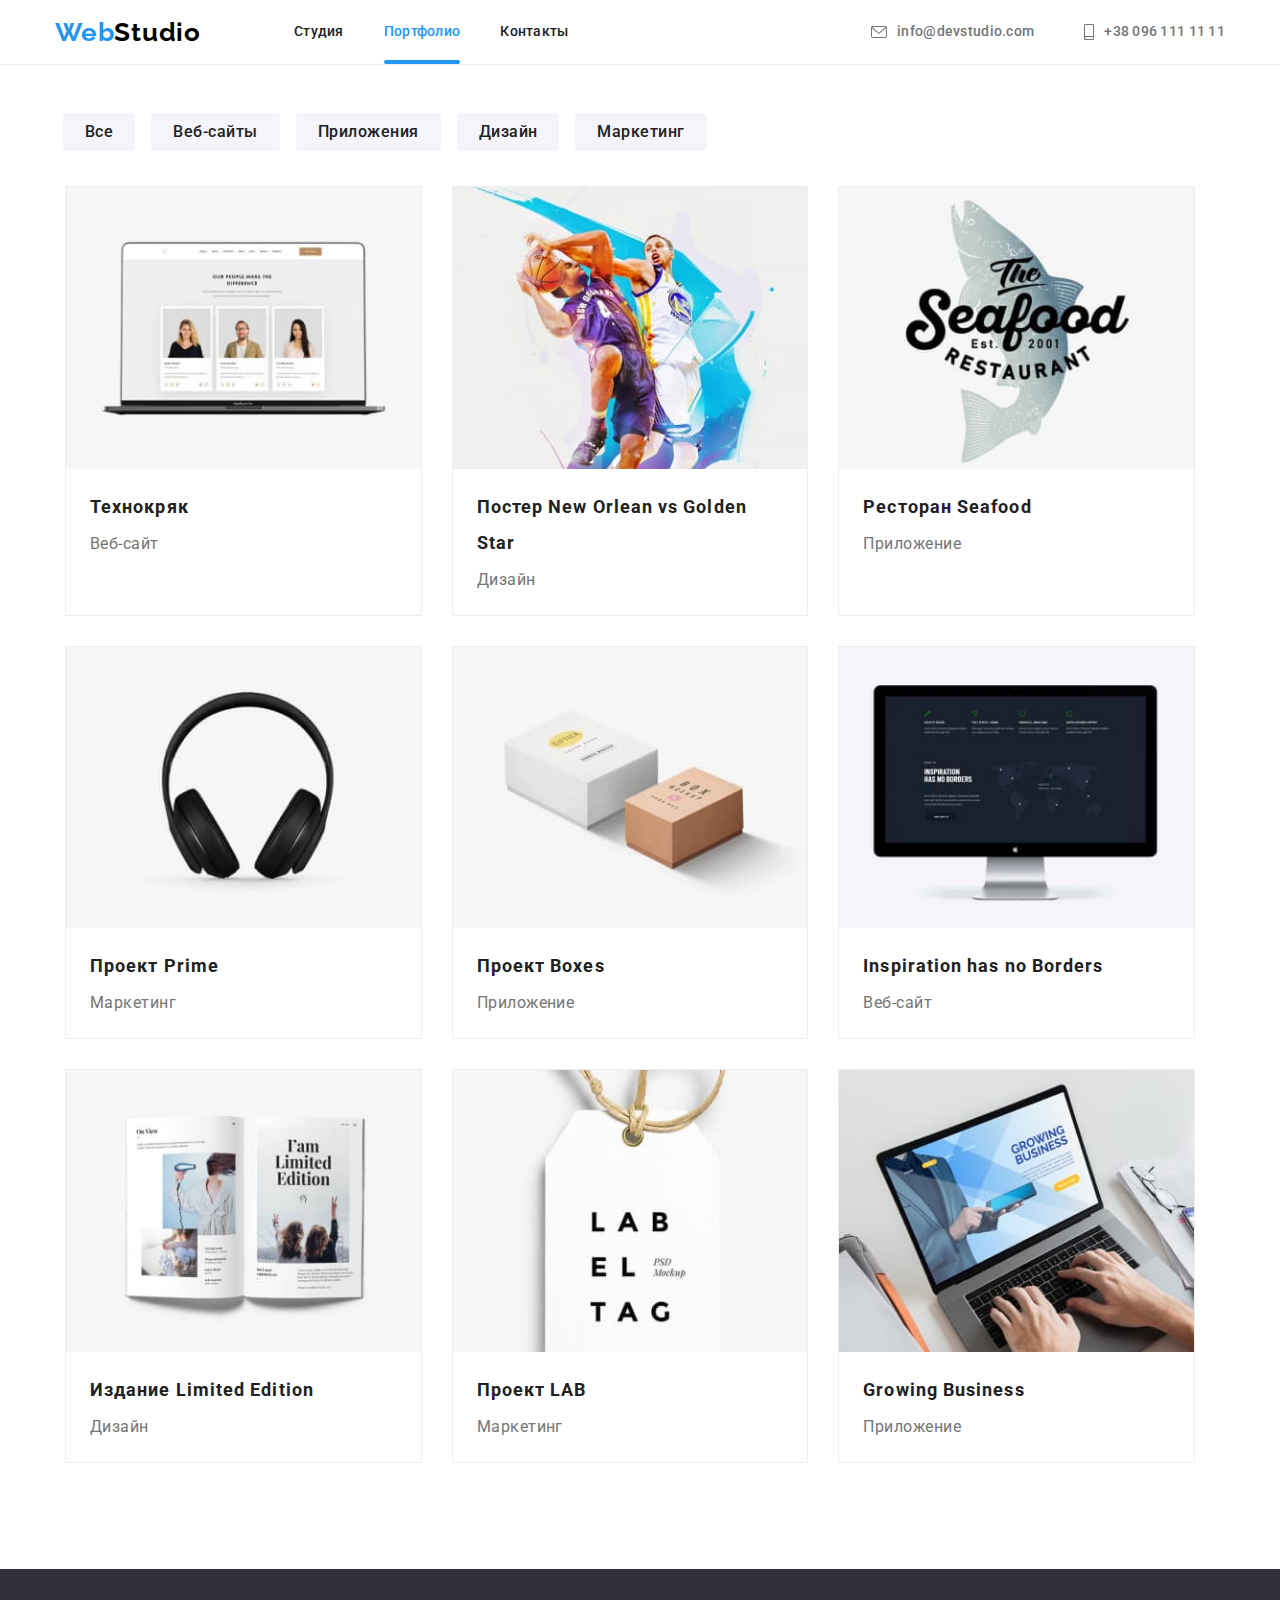
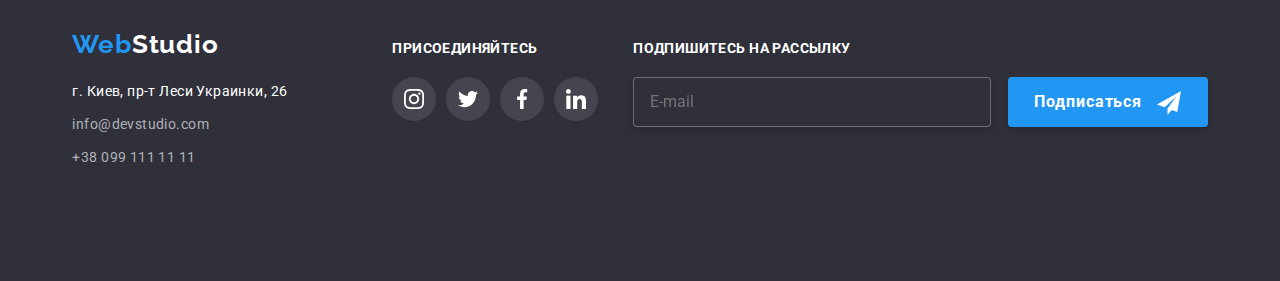
==== portfolio.html @ 1896bc75 "Домашнее задание #8" ====
<!DOCTYPE html>
<html lang="ru">
  <head>
    <meta charset="UTF-8" />
    <meta http-equiv="X-UA-Compatible" content="IE=edge" />
    <meta name="viewport" content="width=device-width, initial-scale=1.0" />
    <title>Portfolio</title>

    <link
      href="https://fonts.googleapis.com/css2?family=Raleway:wght@700&family=Roboto:wght@400;500;700;900&display=swap"
      rel="stylesheet"
    />
    <link
      rel="stylesheet"
      href="https://cdnjs.cloudflare.com/ajax/libs/modern-normalize/1.1.0/modern-normalize.min.css"
    />

    <!-- <link rel="stylesheet" href="./csss/general.css"> -->
    <link rel="stylesheet" href="./css/main.min.css" />
  </head>

  <body>
    <!--Шапка сайта. Навигация.-->
    <header class="page__header">
      <div class="container main__nav">
          <nav class="flex__nav">
              <a href="./index.html" class="logo"><span class="blue">Web</span>Studio</a>
              <ul class="page__nav list">
                  <li class="item"><a href="./index.html" class="link contacts__link">Студия</a></li>
                  <li class="item"><a href="./portfolio.html" class="link current">Портфолио</a></li>
                  <li class="item"><a href="" class="link contacts__link">Контакты</a></li>
              </ul>
          </nav>

          <!--Контактная информация-->

          <ul class="contacts__nav list">
              <li class="item">
                  <a href="mailto:info@devstudio.com" class="contacts__link">
                      <svg class="icon__envelope">
                          <use href="./images/sprite.svg#envelope"></use>
                      </svg>
                      info@devstudio.com
                  </a>
              </li>
              <li class="item">
                  <a href="tel:+380961111111" class="contacts__link">
                      <svg class="icon__smartphone" width="10" height="16">
                          <use href="./images/sprite.svg#smartphone"></use>
                      </svg>
                      +38 096 111 11 11
                  </a>
              </li>
          </ul>

              <button class="menu-open" data-menu-open>
                  <svg width="40" height="40" aria-label="Переключатель мобильного меню">
                      <use class="icon__menu" href="./images/sprite.svg#menu"></use>
                  </svg>
              </button>
      </div>
                      <div class="mob-menu is-hidden" data-menu>
                          <button class="menu-close" data-menu-close>
                              <svg width="40" height="40" aria-label="Переключатель мобильного меню">
                                  <use class="icon__cross" href="./images/sprite.svg#cross"></use>
                              </svg>
                          </button>
                          <ul class="mob-menu-list list">
                              <li class="mob-menu-list__item">
                                  <a class="mob-menu-list__link link" href="./index.html">Студия</a>
                              </li>
                              <li class="mob-menu-list__item">
                                  <a class="mob-menu-list__link link" href="./portfolio.html">Портфолио</a>
                              </li>
                              <li class="mob-menu-list__item">
                                  <a class="mob-menu-list__link link" href="#">Контакты</a>
                              </li>
                          </ul>
                          <div class="mob-menu-contacts">
                              <a class="mob-menu__tel link" href="tel:+380961111111">+38 096 111 11 11</a>
                              <a class="mob-menu__mail link" href="mailto:info@devstudio.com">info@devstudio.com</a>
                          </div>
                          <ul class="mobile__links">
                              <li class="mobile__container--item">
                                  <a href="#" class="mobile__links--link">Instagram</a>
                              </li>
                              <li class="mobile__container--item">
                                  <a href="#" class="mobile__links--link">Twitter</a>
                              </li>
                              <li class="mobile__container--item">
                                  <a href="#" class="mobile__links--link">Facebook</a>
                              </li>
                              <li class="mobile__container--item">
                                  <a href="#" class="mobile__links--link">LinkedIn</a>
                              </li>
                          </ul>
  </header>
    <main>
      <!--Наши реализованные проекты-->
      <section class="portfolio">
        <div class="container">
          <ul class="button__nav list">
            <li><button type="button" class="list__nav">Все</button></li>
            <li><button type="button" class="list__nav">Веб-сайты</button></li>
            <li><button type="button" class="list__nav">Приложения</button></li>
            <li><button type="button" class="list__nav">Дизайн</button></li>
            <li><button type="button" class="list__nav">Маркетинг</button></li>
          </ul>
          <!-- <h1>Реализованные проекты</h1>-->
          <ul class="project__nav">
            <li class="project__element">
              <a href="" class="project__link">
                <div class="hidden__text">
                  <picture>
                    <source srcset="
                        ./images/portfolio/desktop/technocrack-desktop@1x.jpg 1x, 
                        ./images/portfolio/desktop/technocrack-desktop@2x.jpg 2x" media="(min-width: 1200px)" />
                    <source srcset="
                        ./images/portfolio/tablet/technocrack-tab@1x.jpg 1x, 
                        ./images/portfolio/tablet/technocrack-tab@2x.jpg 2x" media="(min-width: 768px)" />
                    <source srcset="
                        ./images/portfolio/mobile/technocrack-mob@1x.jpg 1x, 
                        ./images/portfolio/mobile/technocrack-mob@2x.jpg 2x" media="(max-width: 767px)" />
                    <img class="project__img" src="./images/portfolio/desktop/technocrack-desktop@1x.jpg"
                      alt="Пример интерфейса сайта" width="370" height="294">
                  </picture>
    
                  <!--<img
                        src="./images/project-1.jpg"
                        alt="Проект Технокряк"
                        width="370"
                        height="294"
                        class="project__img"
                      />-->
                  <p class="accent__text">
                    Технокряк это современная площадка распространения
                    коронавируса. Компании используют эту платформу для
                    цифрового шпионажа и атак на защищённые сервера конкурентов.
                  </p>
                </div>
                <div class="info">
                  <h2 class="title">Технокряк</h2>
                  <p class="text">Веб-сайт</p>
                </div>
              </a>
            </li>
            <li class="project__element">
              <a href="" class="project__link">
                <div class="hidden__text">
                  <picture>
                    <source srcset="
                        ./images/portfolio/desktop/poster-desktop@1x.jpg 1x, 
                        ./images/portfolio/desktop/poster-desktop@2x.jpg 2x" media="(min-width: 1200px)" />
                    <source srcset="
                        ./images/portfolio/tablet/poster-tab@1x.jpg 1x, 
                        ./images/portfolio/tablet/poster-tab@2x.jpg 2x" media="(min-width: 768px)" />
                    <source srcset="
                        ./images/portfolio/mobile/poster-mob@1x.jpg 1x, 
                        ./images/portfolio/mobile/poster-mob@2x.jpg 2x" media="(max-width: 767px)" />
                    <img class="project__img" src="./images/portfolio/desktop/poster-desktop@1x.jpg"
                      alt="Пример интерфейса сайта" width="370" height="294">
                  </picture>
                  <!--<img
                        src="./images/project-2.jpg"
                        alt="Дизайн постера"
                        width="370"
                        height="294"
                        class="project__img"
                      />-->
                  <p class="accent__text">
                    Технокряк это современная площадка распространения
                    коронавируса. Компании используют эту платформу для
                    цифрового шпионажа и атак на защищённые сервера конкурентов.
                  </p>
                </div>
                <div class="info">
                  <h2 class="title">Постер New Orlean vs Golden Star</h2>
                  <p class="text">Дизайн</p>
                </div>
              </a>
            </li>
            <li class="project__element">
              <a href="" class="project__link">
                <div class="hidden__text">
                  <picture>
                    <source srcset="
                        ./images/portfolio/desktop/restaurant-desktop@1x.jpg 1x, 
                        ./images/portfolio/desktop/restaurant-desktop@2x.jpg 2x" media="(min-width: 1200px)" />
                    <source srcset="
                        ./images/portfolio/tablet/restaurant-tab@1x.jpg 1x, 
                        ./images/portfolio/tablet/restaurant-tab@2x.jpg 2x" media="(min-width: 768px)" />
                    <source srcset="
                        ./images/portfolio/mobile/restaurant-mob@1x.jpg 1x, 
                        ./images/portfolio/mobile/restaurant-mob@2x.jpg 2x" media="(max-width: 767px)" />
                    <img class="project__img" src="./images/portfolio/desktop/restaurant-desktop@1x.jpg"
                      alt="Пример интерфейса сайта" width="370" height="294">
                  </picture>
                  <!--<img
                        src="./images/project-3.jpg"
                        alt="Приложение для ресторана"
                        width="370"
                        height="294"
                        class="project__img"
                      />-->
                  <p class="accent__text">
                    Технокряк это современная площадка распространения
                    коронавируса. Компании используют эту платформу для
                    цифрового шпионажа и атак на защищённые сервера конкурентов.
                  </p>
                </div>
                <div class="info">
                  <h2 class="title">Ресторан Seafood</h2>
                  <p class="text">Приложение</p>
                </div>
              </a>
            </li>
            <li class="project__element">
              <a href="" class="project__link">
                <div class="hidden__text">
                  <picture>
                    <source srcset="
                        ./images/portfolio/desktop/headphones-desktop@1x.jpg 1x, 
                        ./images/portfolio/desktop/headphones-desktop@2x.jpg 2x" media="(min-width: 1200px)" />
                    <source srcset="
                        ./images/portfolio/tablet/headphones-tab@1x.jpg 1x, 
                        ./images/portfolio/tablet/headphones-tab@2x.jpg 2x" media="(min-width: 768px)" />
                    <source srcset="
                        ./images/portfolio/mobile/headphones-mob@1x.jpg 1x, 
                        ./images/portfolio/mobile/headphones-mob@2x.jpg 2x" media="(max-width: 767px)" />
                    <img class="project__img" src="./images/portfolio/desktop/headphones-desktop@1x.jpg"
                      alt="Пример интерфейса сайта" width="370" height="294">
                  </picture>
                  <!--<img
                        src="./images/project-4.jpg"
                        alt="Проект Прайм"
                        width="370"
                        height="294"
                        class="project__img"
                      />-->
                  <p class="accent__text">
                    Технокряк это современная площадка распространения
                    коронавируса. Компании используют эту платформу для
                    цифрового шпионажа и атак на защищённые сервера конкурентов.
                  </p>
                </div>
                <div class="info">
                  <h2 class="title">Проект Prime</h2>
                  <p class="text">Маркетинг</p>
                </div>
              </a>
            </li>
            <li class="project__element">
              <a href="" class="project__link">
                <div class="hidden__text">
                  <picture>
                    <source srcset="
                        ./images/portfolio/desktop/boxes-desktop@1x.jpg 1x, 
                        ./images/portfolio/desktop/boxes-desktop@2x.jpg 2x" media="(min-width: 1200px)" />
                    <source srcset="
                        ./images/portfolio/tablet/boxes-tab@1x.jpg 1x, 
                        ./images/portfolio/tablet/boxes-tab@2x.jpg 2x" media="(min-width: 768px)" />
                    <source srcset="
                        ./images/portfolio/mobile/boxes-mob@1x.jpg 1x, 
                        ./images/portfolio/mobile/boxes-mob@2x.jpg 2x" media="(max-width: 767px)" />
                    <img class="project__img" src="./images/portfolio/desktop/boxes-desktop@1x.jpg"
                      alt="Пример интерфейса сайта" width="370" height="294">
                  </picture>
                  <!--<img
                        src="./images/project-5.jpg"
                        alt="Проект приложения упаковки"
                        width="370"
                        height="294"
                        class="project__img"
                      />-->
                  <p class="accent__text">
                    Технокряк это современная площадка распространения
                    коронавируса. Компании используют эту платформу для
                    цифрового шпионажа и атак на защищённые сервера конкурентов.
                  </p>
                </div>
                <div class="info">
                  <h2 class="title">Проект Boxes</h2>
                  <p class="text">Приложение</p>
                </div>
              </a>
            </li>
            <li class="project__element">
              <a href="" class="project__link">
                <div class="hidden__text">
                  <picture>
                    <source srcset="
                        ./images/portfolio/desktop/inspiration-desktop@1x.jpg 1x, 
                        ./images/portfolio/desktop/inspiration-desktop@2x.jpg 2x" media="(min-width: 1200px)" />
                    <source srcset="
                        ./images/portfolio/tablet/inspiration-tab@1x.jpg 1x, 
                        ./images/portfolio/tablet/inspiration-tab@2x.jpg 2x" media="(min-width: 768px)" />
                    <source srcset="
                        ./images/portfolio/mobile/inspiration-mob@1x.jpg 1x, 
                        ./images/portfolio/mobile/inspiration-mob@2x.jpg 2x" media="(max-width: 767px)" />
                    <img class="project__img" src="./images/portfolio/desktop/inspiration-desktop@1x.jpg"
                      alt="Пример интерфейса сайта" width="370" height="294">
                  </picture>
                  <!--<img
                        src="./images/project-6.jpg"
                        alt="Веб-сайт для вдохновения"
                        width="370"
                        height="294"
                        class="project__img"
                      />-->
                  <p class="accent__text">
                    Технокряк это современная площадка распространения
                    коронавируса. Компании используют эту платформу для
                    цифрового шпионажа и атак на защищённые сервера конкурентов.
                  </p>
                </div>
                <div class="info">
                  <h2 class="title">Inspiration has no Borders</h2>
                  <p class="text">Веб-сайт</p>
                </div>
              </a>
            </li>
            <li class="project__element">
              <a href="" class="project__link">
                <div class="hidden__text">
                  <picture>
                    <source srcset="
                        ./images/portfolio/desktop/magazine-desktop@1x.jpg 1x, 
                        ./images/portfolio/desktop/magazine-desktop@2x.jpg 2x" media="(min-width: 1200px)" />
                    <source srcset="
                        ./images/portfolio/tablet/magazine-tab@1x.jpg 1x, 
                        ./images/portfolio/tablet/magazine-tab@2x.jpg 2x" media="(min-width: 768px)" />
                    <source srcset="
                        ./images/portfolio/mobile/magazine-mob@1x.jpg 1x, 
                        ./images/portfolio/mobile/magazine-mob@2x.jpg 2x" media="(max-width: 767px)" />
                    <img class="project__img" src="./images/portfolio/desktop/magazine-desktop@1x.jpg"
                      alt="Пример интерфейса сайта" width="370" height="294">
                  </picture>
                  <!--<img
                        src="./images/project-7.jpg"
                        alt="Проект дизайна журнала"
                        width="370"
                        height="294"
                        class="project__img"
                      />-->
                  <p class="accent__text">
                    Технокряк это современная площадка распространения
                    коронавируса. Компании используют эту платформу для
                    цифрового шпионажа и атак на защищённые сервера конкурентов.
                  </p>
                </div>
                <div class="info">
                  <h2 class="title">Издание Limited Edition</h2>
                  <p class="text">Дизайн</p>
                </div>
              </a>
            </li>
            <li class="project__element">
              <a href="" class="project__link">
                <div class="hidden__text">
                  <picture>
                    <source srcset="
                        ./images/portfolio/desktop/label-desktop@1x.jpg 1x, 
                        ./images/portfolio/desktop/label-desktop@2x.jpg 2x" media="(min-width: 1200px)" />
                    <source srcset="
                        ./images/portfolio/tablet/label-tab@1x.jpg 1x, 
                        ./images/portfolio/tablet/label-tab@2x.jpg 2x" media="(min-width: 768px)" />
                    <source srcset="
                        ./images/portfolio/mobile/label-mob@1x.jpg 1x, 
                        ./images/portfolio/mobile/label-mob@2x.jpg 2x" media="(max-width: 767px)" />
                    <img class="project__img" src="./images/portfolio/desktop/label-desktop@1x.jpg"
                      alt="Пример интерфейса сайта" width="370" height="294">
                  </picture>
                  <!--<img
                        src="./images/project-8.jpg"
                        alt="Маркетинговый проект Лаб"
                        width="370"
                        height="294"
                        class="project__img"
                      />-->
                  <p class="accent__text">
                    Технокряк это современная площадка распространения
                    коронавируса. Компании используют эту платформу для
                    цифрового шпионажа и атак на защищённые сервера конкурентов.
                  </p>
                </div>
                <div class="info">
                  <h2 class="title">Проект LAB</h2>
                  <p class="text">Маркетинг</p>
                </div>
              </a>
            </li>
            <li class="project__element">
              <a href="" class="project__link">
                <div class="hidden__text">
                  <picture>
                    <source srcset="
                        ./images/portfolio/desktop/businessapp-desktop@1x.jpg 1x, 
                        ./images/portfolio/desktop/businessapp-desktop@2x.jpg 2x" media="(min-width: 1200px)" />
                    <source srcset="
                        ./images/portfolio/tablet/businessapp-tab@1x.jpg 1x, 
                        ./images/portfolio/tablet/businessapp-tab@2x.jpg 2x" media="(min-width: 768px)" />
                    <source srcset="
                        ./images/portfolio/mobile/businessapp-mob@1x.jpg 1x, 
                        ./images/portfolio/mobile/businessapp-mob@2x.jpg 2x" media="(max-width: 767px)" />
                    <img class="project__img" src="./images/portfolio/desktop/businessapp-desktop@1x.jpg"
                      alt="Пример интерфейса сайта" width="370" height="294">
                  </picture>
                  <!--<img
                        src="./images/project-9.jpg"
                        alt="Приложение для бизнеса"
                        width="370"
                        height="294"
                        class="project__img"
                      />-->
                  <p class="accent__text">
                    Технокряк это современная площадка распространения
                    коронавируса. Компании используют эту платформу для
                    цифрового шпионажа и атак на защищённые сервера конкурентов.
                  </p>
                </div>
                <div class="info">
                  <h2 class="title">Growing Business</h2>
                  <p class="text">Приложение</p>
                </div>
              </a>
            </li>
          </ul>
        </div>
      </section>
    </main>
    
    <!--Подвал сайта-->
    
    <footer class="footer__box">
      <div class="container footer">
        <div class="footer__adress">
          <a href="./index.html" class="logo"><span class="blue">Web</span><span class="white">Studio</span></a>
          <address class="addr__nav">
            <p class="adress">г. Киев, пр-т Леси Украинки, 26</p>
            <a href="mailto:info@devstudio.com" class="mail">info@devstudio.com</a>
            <a href="tel:+380961111111" class="phone">+38 099 111 11 11</a>
          </address>
        </div>
        <div class="footer__join">
          <p class="sign">присоединяйтесь</p>
          <ul class="social__sign">
            <li class="social__item">
              <a href="" aria-label="Ссылка на Instagram" class="icon__social">
                <svg class="sign__network">
                  <use href="./images/sprite.svg#insta-footer"></use>
                </svg>
              </a>
            </li>
            <li class="social__item">
              <a href="" aria-label="Ссылка на Twitter" class="icon__social">
                <svg class="sign__network">
                  <use href="./images/sprite.svg#tw-footer"></use>
                </svg>
              </a>
            </li>
            <li class="social__item">
              <a href="" aria-label="Ссылка на Facebook" class="icon__social">
                <svg class="sign__network">
                  <use href="./images/sprite.svg#fb-footer"></use>
                </svg>
              </a>
            </li>
            <li class="social__item">
              <a href="" aria-label="Ссылка на Linkedln" class="icon__social">
                <svg class="sign__network">
                  <use href="./images/sprite.svg#linkedln-footer"></use>
                </svg>
              </a>
            </li>
          </ul>
        </div>
    
        <div class="sign__up">
          <p class="sign">Подпишитесь на рассылку</p>
          <div class="sign__form">
            <input type="email" type="email" name="email-sub" id="email-sub" autocomplete="email" placeholder="E-mail" />
            <button type="submit" class="sign__up__btn">
              Подписаться
              <svg class="sign__pic">
                <use href="./images/sprite.svg#plane-footer"></use>
              </svg>
            </button>
          </div>
        </div>
      </div>
    </footer>

    <script src="./js/menu.js"></script>
<script src="./js/modal.js"></script>

<script>

    (() => {
        document.querySelector(".js-form").addEventListener("submit", (e) => {
            e.preventDefault();

            new FormData(e.currentTarget).forEach((value, name) =>
                console.log(`${name}: ${value}`)
            );
        });
    })();


</script>
    </body>
    
    </html>
---- csss/general.css ----
/* вторичный цвет текста  #212121    черный*/
/* основной цвет текста  #757575     серый*/
/* доп цвет текста  #FFFFFF    белый*/
/* основной акцентный цвет эффектов выделения  #2196F3    голубой*/
/* цвет иконок и вторичного фона #AFB1B8 светло-серый*/

/*General styles */

:root {
  --primary-text-color: #afb1b8;
  --secondary-text-color: #212121;
  --additional-text-color: #757575;
  --accent-color: #2196f3;
  --main-background-color: #ffffff;
  --logo-color: #000000;
  --button-nav-color: #f5f4fa;
  --footer-color: #2f303a;
}
body {
  background-color: #ffffff;
  color: #afb1b8;

  font-family: "Roboto", sans-serif;
  letter-spacing: 0.03em;

  /* полное обнуление маржина*/
  margin: 0;
}

.list {
  list-style: none;
  padding: 0;
  margin: 0;
}

.container {
  margin-left: auto;
  margin-right: auto;
  width: 1200px;
  padding-left: 15px;
  padding-right: 15px;
}

/* Header styles*/

.main-nav,
.flex-nav {
  display: flex;
  align-items: center;
}

.page-header .logo {
  color: var(--logo-color);
  text-decoration: none;
  font-family: Raleway;
  font-weight: 700;
  font-size: 26px;
  line-height: 1.19;
  letter-spacing: 0.03em;
}

.page-header .blue {
  color: var(--accent-color);
}

.page-nav {
  display: flex;
  margin-left: 93px;
}

.page-nav .item {
  margin-right: 50px;
}

.page-nav .item:not(:last-child) {
  margin-right: 40px;
}

.page-nav .link {
  display: block;
  padding-top: 24px;
  padding-bottom: 24px;
  color: var(--secondary-text-color);
  text-decoration: none;

  font-weight: 500;
  font-size: 14px;
  line-height: 1.14;
  letter-spacing: 0.02em;
  transition: 250ms cubic-bezier(0.4, 0, 0.2, 1);
}

.page-nav .link:hover {
  color: var(--accent-color);
}

.page-nav .link.current {
  position: relative;
  color: var(--accent-color);
}

.link.current::after {
  position: absolute;
  content: "";
  width: 100%;
  height: 4px;
  bottom: 0px;
  left: 0px;
  background: var(--accent-color);
  border-radius: 2px;
}

.contacts-nav {
  display: flex;
  margin-left: auto;
}

.contacts-nav .item + .item {
  margin-left: 50px;
}

.contacts-nav .contacts-link {
  display: inline-flex;
  align-items: center;
  color: var(--additional-text-color);
  text-decoration: none;
  font-weight: 500;
  font-size: 14px;
  line-height: 1.14;
  letter-spacing: 0.02em;
}

.contacts-link {
  justify-content: center;
  transition: 250ms cubic-bezier(0.4, 0, 0.2, 1);
}

.contacts-link:hover,
.contacts-link:focus,
.contacts-link:hover svg {
  color: var(--accent-color);
}

.icon-envelope {
  fill: currentColor;
  width: 16px;
  height: 12px;
  margin-right: 10px;
  background-size: contain;
  background-repeat: no-repeat;
  background-position: center;
}

.icon-smartphone {
  fill: currentColor;
  width: 10px;
  height: 16px;
  margin-right: 10px;
  background-size: contain;
  background-repeat: no-repeat;
  background-position: center;
}

/* Hero block*/

.hero-box {
  flex-direction: column;
  justify-content: center;
  align-items: center;
  max-width: 1600px;
  height: 600px;
  margin-left: auto;
  margin-right: auto;
  text-align: center;
  background-image: linear-gradient(
      to right,
      rgba(47, 48, 58, 0.4) 0%,
      rgba(47, 48, 58, 0.4) 100%
    ),
    url("../images/hero-img.jpg");
  background-repeat: no-repeat;
  background-position: center;
  background-size: cover;
  display: flex;
}

.hero-title {
  margin: 0 auto 30px auto;
  color: var(--main-background-color);
  width: 696px;
  font-size: 44px;
  font-weight: 900;
  line-height: 1.36;
  letter-spacing: 0.06em;
  text-transform: uppercase;
}

.btn {
  display: inline-block;
  color: var(--main-background-color);
  background-color: var(--accent-color);
  border: none;
  font-weight: 700;
  font-family: inherit;
  line-height: 1.87;
  border-radius: 4px;
  padding: 10px 32px;
  min-width: 200px;
  text-align: center;
  letter-spacing: 0.06em;
}

/* Advantages block*/

.features {
  padding-top: 94px;
  padding-bottom: 94px;
}

.features-nav {
  display: flex;
}

.features-nav li {
  width: 270px;
}
.features-nav li {
  margin: 0 30px 0 0;
}
.features-nav li:nth-last-child(1) {
  margin: 0;
}

.features-flex .item + .item {
  margin-right: 30px;
}

.features-nav .title {
  margin-top: 0;
  margin-bottom: 10px;
  color: var(--secondary-text-color);

  font-weight: 700;
  font-size: 14px;
  line-height: 1.14;
  text-transform: uppercase;
}

.features-nav .text {
  margin-top: 0;
  color: var(--additional-text-color);

  font-size: 14px;
  line-height: 1.71;
}

.icon-before::before {
  display: block;
  content: "";
  height: 120px;
  background-repeat: no-repeat;
  background-position: center;
  background-color: var(--button-nav-color);
  border-radius: 4px;
  margin-bottom: 30px;
}

.antenna::before {
  background-image: url("../images/antenna.svg");
}

.clock::before {
  background-image: url("../images/clock.svg");
}

.diagram::before {
  background-image: url("../images/diagram.svg");
}

.astronaut::before {
  background-image: url("../images/astronaut.svg");
}

.section-title {
  margin-top: 0;
  margin-bottom: 50px;

  color: var(--secondary-text-color);
  font-weight: 700;
  font-size: 36px;
  line-height: 1.17;
  text-align: center;
}

.development {
  padding: 0 0 94px 0;
}
.development-nav {
  display: flex;
}
.development-nav li {
  margin: 0 30px 0 0;
}
.development-nav li:nth-last-child(1) {
  margin: 0;
}

.development-descr {
  position: relative;
}

.development-descr img {
  display: block;
}

.dev-text {
  position: absolute;
  display: flex;
  align-items: center;
  justify-content: center;
  width: 100%;
  height: 70px;
  left: 0;
  bottom: 0;
  margin: 0;
  font-weight: 700;
  font-size: 14px;
  line-height: 1.14;
  text-align: center;
  letter-spacing: 0.03em;
  text-transform: uppercase;
  background: rgba(47, 48, 58, 0.8);
  color: var(--main-background-color);
}

/* Clients*/

.section.client {
  padding-top: 100px;
  padding-bottom: 94px;
}

.client-nav {
  display: flex;
}
.client-nav li {
  margin-right: 30px;
}
.client-nav li:nth-child(6) {
  margin-right: 0;
}
.client-nav li a {
  margin: 0;
  padding: 0;
  border-color: var(--accent-color);
  color: var(--accent-color);
  transition: 250ms cubic-bezier(0.4, 0, 0.2, 1);
}
.client-nav li a {
  display: flex;
  justify-content: center;
  width: 170px;
  height: 92px;
  border: 1px solid #afb1b8;
  box-sizing: border-box;
  border-radius: 4px;
}
.client-nav li a svg {
  fill: var(--primary-text-color);
  display: block;
  padding: 16px 32px;
  transition: 250ms cubic-bezier(0.4, 0, 0.2, 1);
}

.client-nav li a:hover,
.client-nav li a:focus {
  border-color: var(--accent-color);
}

.client-nav li a:hover svg,
.client-nav li a:focus svg {
  fill: var(--accent-color);
  border-color: var(--accent-color);
}
/* Our Team*/

.team {
  background-color: var(--button-nav-color);
  padding: 94px 0;
}

.team-list {
  margin: 0;
  padding: 0;
  display: flex;
  list-style-type: none;
  text-align: center;
}
.team-list > li {
  margin: 0 30px 0 0;
  padding: 0;
  box-shadow: 0px 1px 3px rgba(0, 0, 0, 0.12), 0px 1px 1px rgba(0, 0, 0, 0.14),
    0px 2px 1px rgba(0, 0, 0, 0.2);
  border-radius: 0px 0px 4px 4px;
  background-color: var(--main-background-color);
  max-width: 270px;
}
.team-list > li:nth-last-child(1) {
  margin: 0;
  padding: 0;
}

.team-descr {
  margin-top: 30px;
  margin-bottom: 16px;
}

.team .title {
  color: var(--secondary-text-color);
  margin-top: 0;
  margin-bottom: 10px;
  font-weight: 500;
  font-size: 16px;
  line-height: 1.19;
  text-align: center;
}

.team .text {
  margin-top: 0;
  margin-bottom: 0;
  font-size: 16px;
  line-height: 1.19;
  text-align: center;
  color: var(--additional-text-color);
}

.social-nav {
  display: flex;
  margin: 16px 32px 30px 32px;
  transition: 2000ms cubic-bezier(0.4, 0, 0.2, 1);
}

.social-nav li {
  padding: 0 5px;
}

.social-nav li:nth-child(1) {
  padding-left: 0;
}
.social-nav li:nth-child(4) {
  padding-right: 0;
}
.social-nav li a {
  display: flex;
  justify-content: center;
  align-items: center;
  width: 44px;
  height: 44px;
  border-radius: 50%;
  transition: 250ms cubic-bezier(0.4, 0, 0.2, 1);
}

.social-nav li a:hover,
.social-nav li a:focus {
  background-color: var(--accent-color);
  fill: var(--main-background-color);
}

.social-nav li a svg {
  width: 20px;
  height: 20px;
  fill: var(--primary-text-color);
}

.social-nav li a:hover svg,
.social-nav li a:focus svg {
  width: 20px;
  height: 20px;
  fill: var(--main-background-color);
}

/* Footer styles*/

.footer-box {
  display: flex;
  padding-bottom: 60px;
  padding-top: 60px;
  background-color: var(--footer-color);
}

.container.footer {
  display: flex;
}

.footer .logo {
  font-family: Raleway;
  display: block;
  text-decoration: none;
  color: var(--logo-color);
  font-weight: 700;
  font-size: 26px;
  line-height: 1.19;
}

.footer .blue {
  color: var(--accent-color);
}

.footer .white {
  color: var(--main-background-color);
}

.addr-nav {
  width: 231px;
  height: 81px;
  font-style: normal;
  margin-top: 20px;
}

.addr-nav .mail {
  display: inline-block;
  margin-bottom: 9px;
  color: var(--primary-text-color);
  text-decoration: none;
  font-size: 14px;
  line-height: 1.71;
}

.addr-nav .phone {
  display: inline-block;
  color: var(--primary-text-color);
  text-decoration: none;
  font-size: 14px;
  line-height: 1.71;
  font-weight: 400;
  margin-bottom: 9px;
}

.addr-nav .adress {
  color: var(--main-background-color);
  font-size: 14px;
  line-height: 1.71;
  margin: 0 0 9px 0;
}

.sign {
  color: var(--main-background-color);
  font-weight: 700;
  font-size: 14px;
  line-height: 1.14;
  text-transform: uppercase;
  margin-top: 12px;
  margin-bottom: 20px;
}

.social-sign {
  display: flex;
  list-style-type: none;
  padding: 0;
}

.footer-adress {
  margin-right: 70px;
}

.social-item {
  margin-right: 10px;
}
.social-item:nth-last-child(1) {
  margin-right: 0;
}

.footer .icon-social {
  display: flex;
  justify-content: center;
  align-items: center;
  width: 44px;
  height: 44px;
  background-color: #ffffff1a;
  border-radius: 50%;
  transition: 250ms cubic-bezier(0.4, 0, 0.2, 1);
}

.footer .sign-network {
  width: 20px;
  height: 20px;
  color: var(--main-background-color);
}

.footer .icon-social:hover,
.icon-social:focus {
  background-color: var(--accent-color);
}

/* Стили для portfolio.html*/

.portfolio {
  padding-top: 94px;
  padding-bottom: 94px;
}

.page-header {
  border-bottom: 1px solid #ececec;
}

.project-nav {
  display: flex;
  flex-wrap: wrap;
  list-style: none;
  padding: 0;
  margin: 0;
}

.project-element {
  width: 370px;
  border: 1px solid #eeeeee;
  margin-right: 30px;
  margin-bottom: 30px;
}

.project-element:hover {
  box-shadow: 0px 1px 1px rgba(0, 0, 0, 0.12), 0px 4px 4px rgba(0, 0, 0, 0.06),
    1px 4px 6px rgba(0, 0, 0, 0.16);
}

.project-element .title,
.text {
  margin: 0;
}

.project-element .info > .text {
  margin-top: 4px;
}

.project-element:nth-child(3n) {
  margin-right: 0;
}

.project-element:nth-last-child(-n + 3) {
  margin-bottom: 0;
}

.info {
  padding: 20px 24px;
}

.project-nav a {
  text-decoration: none;
}

.project-nav .title {
  color: var(--secondary-text-color);
  font-weight: 700;
  font-size: 18px;
  line-height: 2;
  letter-spacing: 0.06em;
}

.project-nav .text {
  color: var(--additional-text-color);
  font-size: 16px;
  line-height: 1.87;
}

.button-nav {
  display: flex;
  list-style-type: none;
  justify-content: center;
  margin-bottom: 50px;
}

.button-nav .list-nav {
  padding: 6px 22px;
}

.list-nav {
  height: 38px;
  margin-right: 8px;
  border: 0;
  border-radius: 4px;

  color: var(--secondary-text-color);
  background-color: var(--button-nav-color);
  font-weight: 500;
  font-size: 16px;
  line-height: 1.62;
  transition: 250ms cubic-bezier(0.4, 0, 0.2, 1);
}

.button-nav .list-nav:hover,
.button-nav .list-nav:focus {
  background-color: var(--accent-color);
  color: var(--main-background-color);
}

.hidden-text {
  position: relative;
  overflow: hidden;
}

.project-link {
  width: 100%;
  text-decoration: none;
}

.project-img {
  display: block;
  width: 100%;
}

.accent-text {
  position: absolute;
  top: 0;
  left: 0;
  width: 370px;
  height: 294px;
  padding: 63px 24px;
  margin: 0;
  opacity: 0;

  background-color: rgba(33, 150, 243, 0.9);
  color: var(--main-background-color);
  font-size: 18px;
  line-height: 1.56;

  transition: 250ms cubic-bezier(0.4, 0, 0.2, 1);
  transform: translateY(100%);
}

.project-link:hover .accent-text,
.project-link:focus .accent-text {
  opacity: 1;
  transform: translateY(0%);
}

/* Стили для подписки на рассылку в футере*/

.sign-up {
  padding-left: 93px;
}

.sign-form {
  display: flex;
  flex-direction: row;
}

.sign-form input {
  width: 358px;
  margin: 0;
  margin-right: 12px;
  padding: 15px 16px;
  border: 1px solid rgba(255, 255, 255, 0.3);
  filter: drop-shadow(0px 4px 4px rgba(0, 0, 0, 0.15));
  border-radius: 4px;
  background: #2f303a;
  color: rgba(255, 255, 255, 0.6);
}

.sign-form .sign-up-btn {
  margin-left: auto;
  margin-right: auto;
  padding: 0;
  width: 200px;
  height: 50px;
  color: var(--main-background-color);
  background-color: var(--accent-color);
  text-align: center;
  font-weight: 700;
  font-size: 16px;
  line-height: 1.87;
  letter-spacing: 0.06em;
  box-shadow: 0px 4px 4px rgba(0, 0, 0, 0.15);
  border-radius: 4px;
  border: 0;
}

.sign-pic {
  width: 24px;
  height: 24px;
  margin-left: 10px;
  vertical-align: middle;
  background-size: contain;
  background-repeat: no-repeat;
  background-position: center;
}

/* Стили для модального окна*/

.backdrop {
  position: fixed;
  top: 0;
  left: 0;
  width: 100%;
  height: 100%;
  background-color: rgba(0, 0, 0, 0.2);
}

.backdrop.is-hidden {
  opacity: 0;
  pointer-events: none;
}

.modal {
  position: absolute;
  top: 50%;
  left: 50%;
  transform: translate(-50%, -50%);

  min-width: 528px;
  min-height: 581px;
  padding: 40px;
  background-color: #ffffff;
  box-shadow: 0px 1px 3px rgba(0, 0, 0, 0.12), 0px 1px 1px rgba(0, 0, 0, 0.14),
    0px 2px 1px rgba(0, 0, 0, 0.2);
  border-radius: 4px;
}

input:focus-visible,
textarea:focus-visible,
a:focus-visible,
button:focus-visible {
  outline: none;
}

.modal-button {
  position: absolute;
  padding: 0;
  top: 8px;
  right: 8px;
  border: 1px solid rgba(0, 0, 0, 0.1);
  border-radius: 50%;
  width: 30px;
  height: 30px;
  box-sizing: border-box;
  background: #ffffff;
}

.modal-button:hover svg,
.modal-button:focus svg {
  fill: var(--accent-color);
}
.modal-button:focus-visible {
  outline: none;
}

.modal-close {
  position: absolute;
  width: 18px;
  height: 18px;
  top: 50%;
  left: 50%;
  transform: translate(-50%, -50%);
  transition: 250ms cubic-bezier(0.4, 0, 0.2, 1);
}

.modal-title {
  margin-top: 0;
  margin-bottom: 12px;
  font-weight: 700;
  font-size: 20px;
  line-height: 1.15;
  text-align: center;
  letter-spacing: 0.03em;
  color: var(--secondary-text-color);
}

.js-form {
  box-sizing: border-box;
}

.form-field {
  position: relative;
  display: flex;
  flex-direction: column;
  margin-bottom: 10px;
}

.form-field input {
  padding-left: 42px;
  cursor: pointer;
}

.form-field input:hover,
.form-field textarea:hover {
  outline: none;
  border: 1px solid #2196f3;
}
.form-field input:focus,
.form-field textarea:focus {
  outline: none;
  border: 1px solid #2196f3;
}

.form-field:hover svg,
.form-field:focus svg,
.form-field:focus-within svg {
  fill: #2196f3;
}

.form-field label {
  font-size: 12px;
  line-height: 1.17;
  letter-spacing: 0.01em;
  margin-bottom: 4px;
  color: var(--additional-text-color);
}

.form-field.comment {
  margin-bottom: 20px;
}

.form-input:hover .form-input:focus .form-input:hover svg {
  color: var(--accent-color);
}

.form-input {
  margin: 0;
  padding: 11px 12px;
  border: 1px solid rgba(33, 33, 33, 0.2);
  border-radius: 4px;
}

.form-pic {
  position: absolute;
  width: 18px;
  height: 18px;
  bottom: 11px;
  left: 12px;
  fill: var(--secondary-text-color);
}

.form-field textarea {
  height: 120px;
  padding: 12px 16px;
  resize: none;
  border: 1px solid rgba(33, 33, 33, 0.2);
  border-radius: 4px;
  cursor: pointer;
}

.form-field ::placeholder {
  color: rgba(117, 117, 117, 0.5);
  font-size: 12px;
}

.check-form {
  text-align: center;
  margin-bottom: 30px;
  font-size: 14px;
  line-height: 1.71;
  letter-spacing: 0.03em;
  color: var(--additional-text-color);
}

.check-form input {
  width: 16px;
  height: auto;
  margin-right: 8px;
  border: 2px solid var(--secondary-text-color);
}

.check-form .check-label input[type="checkbox"] {
  position: relative;
  cursor: pointer;
}
.check-form .check-label input[type="checkbox"]:before {
  content: "";
  display: block;
  position: absolute;
  width: 16px;
  height: 16px;
  top: 0;
  left: 0;
  border: 2px solid #555555;
  border-radius: 3px;
  background-color: white;
}
.check-form .check-label input[type="checkbox"]:checked:after {
  content: "";
  display: block;
  width: 5px;
  height: 10px;
  border: solid #ffffff;
  border-width: 0 2px 2px 0;
  -webkit-transform: rotate(45deg);
  -ms-transform: rotate(45deg);
  transform: rotate(45deg);
  position: absolute;
  top: 2px;
  left: 6px;
}

.check-form .check-label input[type="checkbox"]:checked:before {
  background-color: var(--accent-color);
  border: 2px solid var(--accent-color);
}

.check-form .check-label input[type="checkbox"]:hover:after,
.check-form .check-label input[type="checkbox"]:focus:after {
  border: 2px solid #ffffff;
  content: "";
  display: block;
  width: 5px;
  height: 10px;
  border-width: 0 2px 2px 0;
  -webkit-transform: rotate(45deg);
  -ms-transform: rotate(45deg);
  transform: rotate(45deg);
  position: absolute;
  top: 2px;
  left: 6px;
}

.check-form a {
  color: var(--accent-color);
}

.check-icon {
  display: inline-block;
  width: 16px;
  height: 15px;
  border: 2px solid fill var(--secondary-text-color);
}

.submit-btn {
  display: block;
  margin-left: auto;
  margin-right: auto;
  min-width: 200px;
  min-height: 50px;
  padding: 10px 32px;
  border: 0;
  font-weight: 700;
  font-size: 16px;
  line-height: 1.9;
  letter-spacing: 0.06em;
  box-shadow: 0px 4px 4px rgb(0 0 0 / 15%);
  background-color: var(--accent-color);
  transition: background-color 250ms cubic-bezier(0.4, 0, 0.2, 1);
  color: #ffffff;
  border-radius: 4px;
}

.submit-btn:hover {
  cursor: pointer;
}
---- css/main.min.css ----
body{background-color:#fff;color:#afb1b8;font-family:"Roboto", sans-serif;letter-spacing:0.03em;margin:0}.list{list-style:none;padding:0;margin:0}.container{width:100%;padding-left:15px;padding-right:15px;margin-left:auto;margin-right:auto}@media screen and (min-width: 480px){.container{width:480px}}@media screen and (min-width: 768px){.container{width:768px}}@media screen and (min-width: 1200px){.container{width:1200px}}img{max-width:100%;display:block;height:auto}.main__nav,.flex__nav{display:flex;justify-content:flex-start;align-items:center}@media screen and (min-width: 0px) and (max-width: 767px){.main__nav,.flex__nav{justify-content:space-between;height:60px}}.page__header .logo{color:#000;text-decoration:none;font-family:Raleway;font-size:26px;line-height:1.19;font-weight:700;letter-spacing:.03em}.page__header .blue{color:#2196f3}.page__nav{display:flex;margin-left:93px}@media screen and (min-width: 0px) and (max-width: 767px){.page__nav{display:none}}.page__nav .item{margin-right:50px}.page__nav .item:not(:last-child){margin-right:40px}.page__nav .link{display:block;padding-top:24px;padding-bottom:24px;color:#212121;text-decoration:none;font-size:14px;line-height:1.14;font-weight:500;letter-spacing:.02em;transition:250ms cubic-bezier(0.4, 0, 0.2, 1)}.page__nav .link:hover{color:#2196f3}.page__nav .link.current{position:relative;color:#2196f3}.link.current::after{position:absolute;content:"";width:100%;height:4px;bottom:0px;left:0px;background:#2196f3;border-radius:2px}.contacts__nav{display:flex;margin-left:auto}@media screen and (min-width: 480px){.contacts__nav{flex-direction:column}}@media screen and (min-width: 0px) and (max-width: 767px){.contacts__nav{display:none}}@media screen and (min-width: 1200px){.contacts__nav{flex-direction:row}}.contacts__nav .item+.item{margin-left:0}@media screen and (min-width: 1200px){.contacts__nav .item+.item{margin-left:50px}}@media screen and (max-width: 1199px){.contacts__nav .item:nth-child(1){margin-bottom:10px}}.contacts__nav .contacts__link{display:flex;justify-content:flex-start;align-items:center;color:#757575;text-decoration:none;font-size:14px;line-height:1.14;font-weight:500;letter-spacing:.02em}.contacts__link{justify-content:center;transition:250ms cubic-bezier(0.4, 0, 0.2, 1)}.contacts__link:hover,.contacts__link:focus{color:#2196f3}.contacts__link svg:hover{color:#2196f3}.icon__envelope{fill:currentColor;width:16px;height:12px;margin-right:10px;background-size:contain;background-repeat:no-repeat;background-position:center}.icon__smartphone{fill:currentColor;width:10px;height:16px;margin-right:10px;background-size:contain;background-repeat:no-repeat;background-position:center}.mob-menu{position:fixed;overflow-y:scroll;width:100vw;height:100vh;top:0;right:0;padding-top:10px;padding-right:15px;z-index:1000;background-color:#fff}.mob-menu.is-hidden{opacity:0;visibility:hidden;pointer-events:none}.menu-open{display:none;justify-content:space-between;background-color:transparent;border:none}@media screen and (min-width: 0px) and (max-width: 767px){.menu-open{display:block}}.menu-close{display:block;width:40px;height:40px;background-color:transparent;color:#212121;border:none;margin-left:auto}.menu-close svg{fill:#2196f3}.mob-menu-list{padding-left:40px;font-size:40px;line-height:1.18;font-weight:500;letter-spacing:.02em}.mob-menu-list__item:not(:last-child){margin-bottom:32px}.mob-menu-list__link{text-decoration:none;color:#212121}.mob-menu-list__link:focus{color:#2196f3}.mob-menu-contacts{position:absolute;bottom:64px;left:0;display:flex;flex-direction:column;padding-left:40px}.mob-menu__tel{text-decoration:none;color:#2196f3;font-size:34px;line-height:1.18;font-weight:500;letter-spacing:.02em}.mob-menu__tel:focus{color:#2196f3}.mob-menu__mail{margin-top:32px;text-decoration:none;margin-bottom:64px;color:#757575;font-size:24px;line-height:1.17;font-weight:500;letter-spacing:.02em}.mob-menu__mail:focus{color:#2196f3}.mobile__links{display:flex;list-style-type:none;position:absolute;bottom:64px;left:0}.mobile__container--item{border-right:1px solid #21212133;padding-right:10px}.mobile__container--item:not(:first-child){padding-left:10px}.mobile__links--link{text-decoration:none;color:#2196f3;font-size:18px;line-height:1.22;font-weight:500;letter-spacing:.02em}.hero__box{display:flex;align-items:center;flex-direction:column;justify-content:center;max-width:1600px;height:600px;margin-left:auto;margin-right:auto;text-align:center;background-image:linear-gradient(to right, rgba(47,48,58,0.4) 0%, rgba(47,48,58,0.4) 100%),url(../images/header/mobile/hero-mobile@1x.jpg);background-repeat:no-repeat;background-position:center;background-size:cover}@media screen and (min-device-pixel-ratio: 2), screen and (min-resolution: 192dpi), screen and (min-resolution: 2dppx){.hero__box{background-image:linear-gradient(rgba(47,48,58,0.4) 0%, rgba(47,48,58,0.4) 100%),url(../images/header/mobile/hero-mobile@2x.jpg)}}@media (min-width: 768px){.hero__box{background-image:linear-gradient(rgba(47,48,58,0.4) 0%, rgba(47,48,58,0.4) 100%),url(../images/header/tablet/hero-tablet@1x.jpg)}}@media screen and (min-width: 768px) and (min-device-pixel-ratio: 2), screen and (min-width: 768px) and (min-resolution: 192dpi), screen and (min-width: 768px) and (min-resolution: 2dppx){.hero__box{background-image:linear-gradient(rgba(47,48,58,0.4) 0%, rgba(47,48,58,0.4) 100%),url(../images/header/tablet/hero-tablet@2x.jpg)}}@media (min-width: 1280px){.hero__box{background-image:linear-gradient(rgba(47,48,58,0.4) 0%, rgba(47,48,58,0.4) 100%),url(../images/header/desktop/hero-desktop@1x.jpg)}}@media screen and (min-width: 1280px) and (min-device-pixel-ratio: 2), screen and (min-width: 1280px) and (min-resolution: 192dpi), screen and (min-width: 1280px) and (min-resolution: 2dppx){.hero__box{background-image:linear-gradient(rgba(47,48,58,0.4) 0%, rgba(47,48,58,0.4) 100%),url(../images/header/desktop/hero-desktop@2x.jpg)}}@media (min-width: 1280px){.hero__box{height:600px}}.hero__title{margin:0 auto 30px auto;color:#fff;text-transform:uppercase}@media screen and (min-width: 480px){.hero__title{width:100%;font-size:26px;line-height:1.62;font-weight:900;letter-spacing:.06em;justify-content:center;width:360px}}@media screen and (min-width: 768px){.hero__title{width:100%;font-size:26px;line-height:1.62;font-weight:900;letter-spacing:.06em;justify-content:center;width:360px}}@media screen and (min-width: 1200px){.hero__title{width:100%;font-size:44px;line-height:1.36;font-weight:900;letter-spacing:.06em;justify-content:center;width:696px}}.btn{display:inline-block;color:#fff;background-color:#2196f3;border:none;font-size:16px;line-height:1.87;font-weight:700;letter-spacing:.06em;font-family:inherit;border-radius:4px;padding:10px 32px;min-width:200px;text-align:center}@media screen and (min-width: 480px){.features{padding-top:60px;padding-bottom:60px}}@media screen and (min-width: 768px){.features{padding-top:60px;padding-bottom:60px}}@media screen and (min-width: 1200px){.features{padding-top:94px;padding-bottom:94px}}.features__nav{display:flex;flex-wrap:wrap;margin-top:-30px;margin-left:-30px}.features__nav li:last-child(1){margin:0}.features__flex .item+.item{margin-right:30px}.features__nav .title{margin-top:0;margin-bottom:10px;color:#212121;font-size:14px;line-height:1.14;font-weight:700;letter-spacing:.03em;text-transform:uppercase}@media screen and (min-width: 480px){.features__nav .title{text-align:center}}.features__nav .text{margin-top:0;color:#757575;font-size:14px;line-height:1.71;font-weight:400;letter-spacing:.03em}.icon__before{margin-top:30px;margin-left:30px}@media screen and (min-width: 480px){.icon__before{margin-bottom:30px;flex-basis:calc(100% / 1 - 30px)}}@media screen and (min-width: 768px){.icon__before{flex-basis:calc(100% / 2 - 30px)}}@media screen and (min-width: 1200px){.icon__before{flex-basis:calc(100% / 4 - 30px)}}.icon__before::before{display:block;content:"";height:120px;background-repeat:no-repeat;background-position:center;background-color:#f5f4fa;border-radius:4px;margin-bottom:30px}.antenna::before{background-image:url("../images/antenna.svg")}.clock::before{background-image:url("../images/clock.svg")}.diagram::before{background-image:url("../images/diagram.svg")}.astronaut::before{background-image:url("../images/astronaut.svg")}.section__title{margin-top:0;margin-bottom:50px;color:#212121;font-size:36px;line-height:1.17;font-weight:700;letter-spacing:.03em;text-align:center}@media screen and (min-width: 480px){.section__title{font-size:28px;line-height:1.18;font-weight:700;letter-spacing:.03em}}.development{padding:0 0 94px 0}@media screen and (max-width: 1199px){.development{display:none}}.development__nav{display:flex}.development__nav li{margin:0 30px 0 0}.development__nav li:last-child(1){margin:0}.development__descr{position:relative}.development__descr img{display:block}.dev__text{position:absolute;display:flex;align-items:center;justify-content:center;width:100%;height:70px;left:0;bottom:0;margin:0;font-size:14px;line-height:1.14;font-weight:700;letter-spacing:.03em;text-align:center;text-transform:uppercase;background:rgba(47,48,58,0.8);color:#fff}.team{background-color:#f5f4fa;padding:94px 0}@media screen and (min-width: 480px){.team{padding-top:60px;padding-bottom:60px}}@media screen and (min-width: 768px){.team{padding-top:60px;padding-bottom:60px}}@media screen and (min-width: 1200px){.team{padding-top:94px;padding-bottom:94px}}.team__list{display:flex;flex-wrap:wrap;margin-top:-30px;margin-left:-30px;padding:0;list-style-type:none;text-align:center}.team__list>li{margin-top:30px;margin-left:30px;padding:0;box-shadow:0px 1px 3px rgba(0,0,0,0.12),0px 1px 1px rgba(0,0,0,0.14),0px 2px 1px rgba(0,0,0,0.2);border-radius:0px 0px 4px 4px;background-color:#fff}@media screen and (min-width: 480px){.team__list>li{flex-basis:calc(100%/1 - 30px)}}@media screen and (min-width: 768px){.team__list>li{flex-basis:calc(100%/2 - 30px)}}@media screen and (min-width: 1200px){.team__list>li{flex-basis:calc(100%/4 - 30px)}}.team__descr{margin-top:30px;margin-bottom:16px}.team .title{color:#212121;margin-top:0;margin-bottom:10px;font-size:16px;line-height:1.19;font-weight:500;letter-spacing:.03em;text-align:center}.team .text{margin-top:0;margin-bottom:0;font-size:16px;line-height:1.19;font-weight:400;letter-spacing:.03em;text-align:center;color:#757575}.social__nav{display:flex;margin:16px 32px 30px 32px;transition:2000ms cubic-bezier(0.4, 0, 0.2, 1)}@media screen and (min-width: 480px){.social__nav{justify-content:center}}@media screen and (min-width: 768px){.social__nav{justify-content:center}}.social__nav li{padding:0 5px}.social__nav li:nth-last-child(1){padding-left:0}.social__nav li:nth-last-child(4){padding-right:0}.social__nav li a{display:flex;align-items:center;justify-content:center;width:44px;height:44px;border-radius:50%;transition:250ms cubic-bezier(0.4, 0, 0.2, 1)}.social__nav li a:hover,.social__nav li a:focus{background-color:#2196f3;fill:#fff}.social__nav li a:hover svg,.social__nav li a:focus svg{width:20px;height:20px;fill:#fff}.social__nav li a svg{width:20px;height:20px;fill:#afb1b8}@media screen and (min-width: 480px){.section.client{padding:60px 0}}@media screen and (min-width: 1200px){.section.client{padding-top:100px;padding-bottom:94px}}.client__nav{margin-top:-30px;margin-left:-30px}@media screen and (min-width: 480px){.client__nav{display:flex;flex-wrap:wrap}}.client__nav li:last-child(6){margin-right:0}@media screen and (min-width: 480px){.client__nav li{flex-basis:calc(100%/2 - 30px);margin-top:30px;margin-left:30px}}@media screen and (min-width: 768px){.client__nav li{flex-basis:calc(100%/3 - 30px);margin-top:30px;margin-left:30px}}@media screen and (min-width: 1200px){.client__nav li{flex-basis:calc(100%/6 - 30px);margin-top:0px;margin-left:0px}}.client__nav li a{margin:0;padding:0;align-items:center;border-color:#2196f3;color:#2196f3;transition:250ms cubic-bezier(0.4, 0, 0.2, 1)}.client__nav li a{display:flex;justify-content:center;height:92px;border:1px solid #afb1b8;box-sizing:border-box;border-radius:4px}.client__nav li a:hover,.client__nav li a:focus{border-color:#2196f3}@media screen and (min-width: 1200px){.client__nav li a{width:170px;margin-top:30px;margin-left:30px}}.client__nav li a svg{display:block;fill:#afb1b8;max-width:106px;max-height:60px;transition:250ms cubic-bezier(0.4, 0, 0.2, 1)}.client__nav li a svg:hover,.client__nav li a svg:focus{fill:#2196f3;border-color:#2196f3}.footer__box{display:flex;padding-bottom:60px;padding-top:60px;background-color:#2f303a}@media screen and (min-width: 768px){.container.footer{display:flex;flex-wrap:wrap;align-items:baseline;justify-content:space-around}}.footer .logo{display:block;font-family:Raleway;text-decoration:none;color:#000;font-size:26px;line-height:1.19;font-weight:700;letter-spacing:.03em}.footer .blue{color:#2196f3}.footer .white{color:#fff}.footer__join{margin-bottom:60px}.addr__nav{height:81px;font-style:normal;margin-top:20px;margin-bottom:60px}.addr__nav .mail{display:block;margin-bottom:9px;color:#afb1b8;text-decoration:none;font-size:14px;line-height:1.71;font-weight:400;letter-spacing:.03em}.addr__nav .phone{display:block;color:#afb1b8;text-decoration:none;font-size:14px;line-height:1.71;font-weight:400;letter-spacing:.03em;margin-bottom:9px}.addr__nav .adress{color:#fff;font-size:14px;line-height:1.71;font-weight:400;letter-spacing:.03em;margin:0 0 9px 0}.sign{color:#fff;font-size:14px;line-height:1.14;font-weight:700;letter-spacing:.03em;text-transform:uppercase;margin-top:12px;margin-bottom:20px}@media screen and (min-width: 480px){.sign{text-align:center}}@media screen and (min-width: 1200px){.sign{text-align:left}}.social__sign{display:flex;list-style-type:none;padding:0}@media screen and (min-width: 480px){.social__sign{justify-content:center}}.footer__adress{text-align:center}@media screen and (min-width: 1200px){.footer__adress{margin-right:70px;text-align:left}}.social__item{margin-right:10px}.social__item:last-child{margin-right:0}.footer .icon__social{display:flex;justify-content:flex-start;align-items:center;justify-content:center;width:44px;height:44px;background-color:#ffffff1a;border-radius:50%;transition:250ms cubic-bezier(0.4, 0, 0.2, 1)}.footer .icon__social:hover,.footer .icon__social:focus{background-color:#2196f3}.footer .sign__network{width:20px;height:20px;color:#fff}.sign__form{flex-direction:row}.sign__form input{width:100%;margin:0;margin-right:12px;padding:15px 16px;border:1px solid rgba(255,255,255,0.3);filter:drop-shadow(0px 4px 4px rgba(0,0,0,0.15));border-radius:4px;background:#2f303a;color:rgba(255,255,255,0.6)}@media screen and (min-width: 1200px){.sign__form input{width:358px}}.sign__form .sign__up__btn{margin-left:auto;margin-right:auto;padding:0;width:200px;height:50px;color:#fff;background-color:#2196f3;text-align:center;font-size:16px;line-height:1.87;font-weight:700;letter-spacing:.06em;box-shadow:0px 4px 4px rgba(0,0,0,0.15);border-radius:4px;border:0}@media screen and (min-width: 480px){.sign__form .sign__up__btn{position:relative;left:50%;transform:translate(-50%, 0);margin-top:20px}}@media screen and (min-width: 768px){.sign__form .sign__up__btn{position:relative;left:50%;transform:translate(-50%, 0);widows:450px;margin-top:20px}}@media screen and (min-width: 1200px){.sign__form .sign__up__btn{margin:0;position:static;left:0;transform:translate(0px, 0px)}}.sign__pic{width:24px;height:24px;margin-left:10px;vertical-align:middle;background-size:contain;background-repeat:no-repeat;background-position:center}.backdrop{position:fixed;top:0;left:0;width:100%;height:100%;background-color:rgba(0,0,0,0.2)}.backdrop.is-hidden{opacity:0;pointer-events:none}.modal{position:absolute;top:50%;left:50%;transform:translate(-50%, -50%);min-width:528px;min-height:581px;padding:40px;background-color:#fff;box-shadow:0px 1px 3px rgba(0,0,0,0.12),0px 1px 1px rgba(0,0,0,0.14),0px 2px 1px rgba(0,0,0,0.2);border-radius:4px}@media screen and (max-width: 767px){.modal{position:absolute;top:50%;left:50%;transform:translate(-50%, -50%);min-width:450px;min-height:609px;padding:40px}}input:focus-visible,textarea:focus-visible,a:focus-visible,button:focus-visible{outline:none}.modal__button{position:absolute;padding:0;top:8px;right:8px;border:1px solid rgba(0,0,0,0.1);border-radius:50%;width:30px;height:30px;box-sizing:border-box;background:#fff}.modal__button:focus-visible{outline:none}.modal__button svg:hover,.modal__button svg:focus{fill:#2196f3}.modal__close{position:absolute;width:18px;height:18px;top:50%;left:50%;transform:translate(-50%, -50%);transition:250ms cubic-bezier(0.4, 0, 0.2, 1)}.modal__title{margin-top:0;margin-bottom:12px;font-size:20px;line-height:1.15;font-weight:700;letter-spacing:.03em;text-align:center;color:#212121}.js__form{box-sizing:border-box}.form__field{position:relative;display:flex;flex-direction:column;margin-bottom:10px}.form__field:hover svg,.form__field:focus svg,.form__field:focus-within svg{fill:#2196f3}.form__field::placeholder{color:rgba(117,117,117,0.5);font-size:12px}.form__field input{padding-left:42px;cursor:pointer}.form__field input:hover,.form__field input:focus{outline:none;border:1px solid #2196f3}.form__field textarea:hover,.form__field textarea:focus{outline:none;border:1px solid #2196f3}.form__field label{font-size:12px;line-height:1.17;font-weight:.01em;letter-spacing:.03em;margin-bottom:4px;color:#757575}.form__field.comment{margin-bottom:20px}.form__input{margin:0;padding:11px 12px;border:1px solid rgba(33,33,33,0.2);border-radius:4px}.form__input:hover,.form__input:focus{color:#2196f3}.form__input:hover svg{color:#2196f3}.form__pic{position:absolute;width:18px;height:18px;bottom:11px;left:12px;fill:#212121}.form__field textarea{height:120px;padding:12px 16px;resize:none;border:1px solid rgba(33,33,33,0.2);border-radius:4px;cursor:pointer}.check__form{text-align:center;margin-bottom:30px;font-size:14px;line-height:1.71;font-weight:.03em;letter-spacing:.03em;color:#757575}.check__form input{width:16px;height:auto;margin-right:8px;border:2px solid #212121}.check__form .check__label input[type="checkbox"]{position:relative;cursor:pointer}.check__form .check__label input[type="checkbox"]:before{content:"";display:block;position:absolute;width:16px;height:16px;top:0;left:0;border:2px solid #555555;border-radius:3px;background-color:#fff}.check__form .check__label input[type="checkbox"]:checked:after{content:"";display:block;width:5px;height:10px;border:solid #fff;border-width:0 2px 2px 0;-webkit-transform:rotate(45deg);-ms-transform:rotate(45deg);transform:rotate(45deg);position:absolute;top:2px;left:6px}.check__form .check__label input[type="checkbox"]:checked:before{background-color:#2196f3;border:2px solid #2196f3}.check__form .check__label input[type="checkbox"]:hover:after,.check__form .check__label input[type="checkbox"]:focus:after{border:2px solid #fff;content:"";display:block;width:5px;height:10px;border-width:0 2px 2px 0;-webkit-transform:rotate(45deg);-ms-transform:rotate(45deg);transform:rotate(45deg);position:absolute;top:2px;left:6px}.check__form a{color:#2196f3}.check__icon{display:inline-block;width:16px;height:15px;border:2px solid fill #212121}.submit__btn{display:block;margin-left:auto;margin-right:auto;min-width:200px;min-height:50px;padding:10px 32px;border:0;font-size:16px;line-height:1.9;font-weight:700;letter-spacing:.06em;box-shadow:0px 4px 4px rgba(0,0,0,0.15);background-color:#2196f3;transition:background-color 250ms cubic-bezier(0.4, 0, 0.2, 1);color:#fff;border-radius:4px}.submit__btn:hover{cursor:pointer}.portfolio{padding-top:94px;padding-bottom:94px}@media screen and (min-width: 480px){.portfolio{padding-top:40px;padding-bottom:60px}}.page__header{border-bottom:1px solid #ececec}.project__nav{display:flex;flex-wrap:wrap;list-style:none;margin-left:-30px;margin-top:-30px}.project__element{width:370px;border:1px solid #eeeeee;margin-right:30px;margin-bottom:30px}.project__element:hover{box-shadow:0px 1px 1px rgba(0,0,0,0.12),0px 4px 4px rgba(0,0,0,0.06),1px 4px 6px rgba(0,0,0,0.16)}@media screen and (min-width: 480px){.project__element{margin-bottom:30px;flex-basis:calc(100%/1 - 30px)}}@media screen and (min-width: 768px){.project__element{flex-basis:calc(100%/2 - 30px)}}@media screen and (min-width: 1200px){.project__element{flex-basis:calc(100%/3 - 30px)}}.project__element .title,.text{margin:0}.project__element .info>.text{margin-top:4px}.info{padding:20px 24px}.project__nav a{text-decoration:none}.project__nav .title{color:#212121;font-size:18px;line-height:2;font-weight:700;letter-spacing:.06em}.project__nav .text{color:#757575;font-size:16px;line-height:1.87;font-weight:400;letter-spacing:.03em}.hidden__text{position:relative;overflow:hidden}.project__link{width:100%;text-decoration:none}.project__link:hover .accent__text,.project__link:focus .accent__text{opacity:1;transform:translateY(0%)}.project__img{display:block;width:100%}.accent__text{position:absolute;top:0;left:0;width:370px;height:294px;padding:63px 24px;margin:0;opacity:0;background-color:rgba(33,150,243,0.9);color:#fff;font-size:18px;line-height:1.56;font-weight:400;letter-spacing:.03em;transition:250ms cubic-bezier(0.4, 0, 0.2, 1);transform:translateY(100%)}.button__nav{display:flex;flex-wrap:wrap;list-style-type:none;margin-bottom:50px}@media screen and (min-width: 480px){.button__nav{flex-wrap:wrap}}.button__nav .list__nav{padding:6px 22px}.button__nav .list__nav:hover,.button__nav .list__nav:focus{background-color:#2196f3;color:#fff}.list__nav{height:38px;margin-right:8px;border:0;border-radius:4px;color:#212121;background-color:#f5f4fa;font-size:16px;line-height:1.62;font-weight:500;letter-spacing:.03em;font-weight:500;transition:250ms cubic-bezier(0.4, 0, 0.2, 1)}@media screen and (min-width: 480px){.list__nav{margin:8px 8px 15px 8px}}
/*# sourceMappingURL=main.min.css.map */
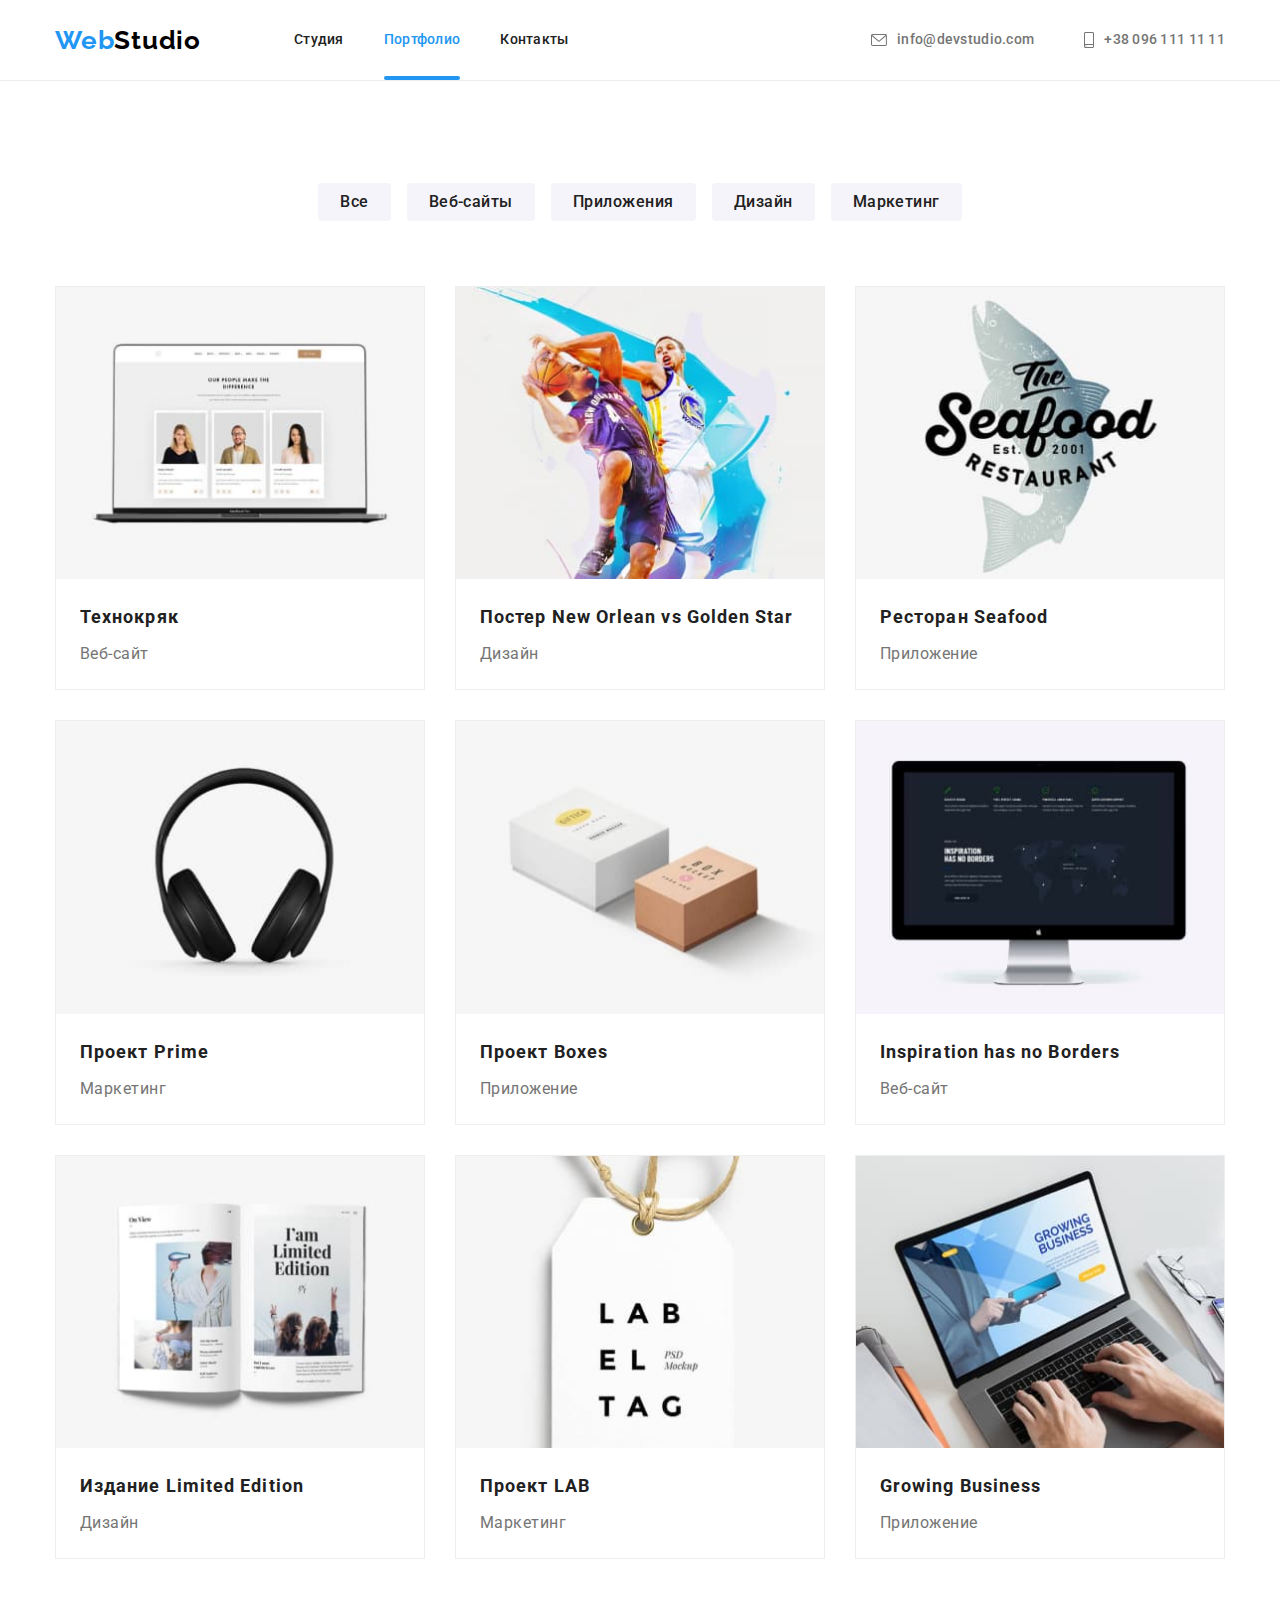
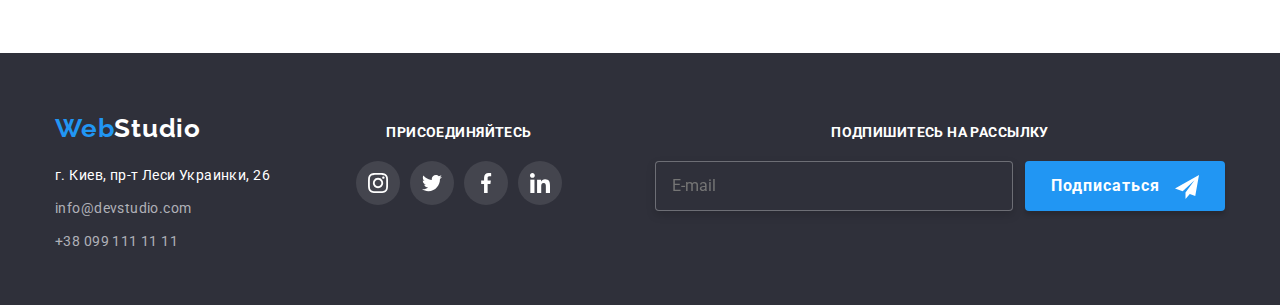
==== commit 1e974af5: "Домашнее задание #8" ====
--- a/portfolio.html
+++ b/portfolio.html
@@ -433,62 +433,64 @@
     
     <footer class="footer__box">
       <div class="container footer">
-        <div class="footer__adress">
-          <a href="./index.html" class="logo"><span class="blue">Web</span><span class="white">Studio</span></a>
-          <address class="addr__nav">
-            <p class="adress">г. Киев, пр-т Леси Украинки, 26</p>
-            <a href="mailto:info@devstudio.com" class="mail">info@devstudio.com</a>
-            <a href="tel:+380961111111" class="phone">+38 099 111 11 11</a>
-          </address>
-        </div>
-        <div class="footer__join">
-          <p class="sign">присоединяйтесь</p>
-          <ul class="social__sign">
-            <li class="social__item">
-              <a href="" aria-label="Ссылка на Instagram" class="icon__social">
-                <svg class="sign__network">
-                  <use href="./images/sprite.svg#insta-footer"></use>
-                </svg>
-              </a>
-            </li>
-            <li class="social__item">
-              <a href="" aria-label="Ссылка на Twitter" class="icon__social">
-                <svg class="sign__network">
-                  <use href="./images/sprite.svg#tw-footer"></use>
-                </svg>
-              </a>
-            </li>
-            <li class="social__item">
-              <a href="" aria-label="Ссылка на Facebook" class="icon__social">
-                <svg class="sign__network">
-                  <use href="./images/sprite.svg#fb-footer"></use>
-                </svg>
-              </a>
-            </li>
-            <li class="social__item">
-              <a href="" aria-label="Ссылка на Linkedln" class="icon__social">
-                <svg class="sign__network">
-                  <use href="./images/sprite.svg#linkedln-footer"></use>
-                </svg>
-              </a>
-            </li>
-          </ul>
-        </div>
-    
-        <div class="sign__up">
-          <p class="sign">Подпишитесь на рассылку</p>
-          <div class="sign__form">
-            <input type="email" type="email" name="email-sub" id="email-sub" autocomplete="email" placeholder="E-mail" />
-            <button type="submit" class="sign__up__btn">
-              Подписаться
-              <svg class="sign__pic">
-                <use href="./images/sprite.svg#plane-footer"></use>
-              </svg>
-            </button>
+          <div class="footer__tablet">        
+          <div class="footer__adress">
+              <a href="./index.html" class="logo"><span class="blue">Web</span><span class="white">Studio</span></a>
+              <address class="addr__nav">
+                  <p class="adress">г. Киев, пр-т Леси Украинки, 26</p>
+                  <a href="mailto:info@devstudio.com" class="mail">info@devstudio.com</a>
+                  <a href="tel:+380961111111" class="phone">+38 099 111 11 11</a>
+              </address>
           </div>
-        </div>
+          <div class="footer__join">
+              <p class="sign">присоединяйтесь</p>
+              <ul class="social__sign">
+                  <li class="social__item">
+                      <a href="" aria-label="Ссылка на Instagram" class="icon__social">
+                          <svg class="sign__network">
+                              <use href="./images/sprite.svg#insta-footer"></use>
+                          </svg>
+                      </a>
+                  </li>
+                  <li class="social__item">
+                      <a href="" aria-label="Ссылка на Twitter" class="icon__social">
+                          <svg class="sign__network">
+                              <use href="./images/sprite.svg#tw-footer"></use>
+                          </svg>
+                      </a>
+                  </li>
+                  <li class="social__item">
+                      <a href="" aria-label="Ссылка на Facebook" class="icon__social">
+                          <svg class="sign__network">
+                              <use href="./images/sprite.svg#fb-footer"></use>
+                          </svg>
+                      </a>
+                  </li>
+                  <li class="social__item">
+                      <a href="" aria-label="Ссылка на Linkedln" class="icon__social">
+                          <svg class="sign__network">
+                              <use href="./images/sprite.svg#linkedln-footer"></use>
+                          </svg>
+                      </a>
+                  </li>
+              </ul>
+          </div>
       </div>
-    </footer>
+  
+          <div class="sign__up">
+              <p class="sign">Подпишитесь на рассылку</p>
+              <div class="sign__form">
+                  <input type="email" type="email" name="email-sub" id="email-sub" autocomplete="email"
+                      placeholder="E-mail" />
+                  <button type="submit" class="sign__up__btn">Подписаться
+                      <svg class="sign__pic">
+                          <use href="./images/sprite.svg#plane-footer"></use>
+                      </svg>
+                  </button>
+              </div>
+          </div>
+      </div>
+  </footer>
 
     <script src="./js/menu.js"></script>
 <script src="./js/modal.js"></script>
--- a/css/main.min.css
+++ b/css/main.min.css
@@ -1,2 +1,2 @@
-body{background-color:#fff;color:#afb1b8;font-family:"Roboto", sans-serif;letter-spacing:0.03em;margin:0}.list{list-style:none;padding:0;margin:0}.container{width:100%;padding-left:15px;padding-right:15px;margin-left:auto;margin-right:auto}@media screen and (min-width: 480px){.container{width:480px}}@media screen and (min-width: 768px){.container{width:768px}}@media screen and (min-width: 1200px){.container{width:1200px}}img{max-width:100%;display:block;height:auto}.main__nav,.flex__nav{display:flex;justify-content:flex-start;align-items:center}@media screen and (min-width: 0px) and (max-width: 767px){.main__nav,.flex__nav{justify-content:space-between;height:60px}}.page__header .logo{color:#000;text-decoration:none;font-family:Raleway;font-size:26px;line-height:1.19;font-weight:700;letter-spacing:.03em}.page__header .blue{color:#2196f3}.page__nav{display:flex;margin-left:93px}@media screen and (min-width: 0px) and (max-width: 767px){.page__nav{display:none}}.page__nav .item{margin-right:50px}.page__nav .item:not(:last-child){margin-right:40px}.page__nav .link{display:block;padding-top:24px;padding-bottom:24px;color:#212121;text-decoration:none;font-size:14px;line-height:1.14;font-weight:500;letter-spacing:.02em;transition:250ms cubic-bezier(0.4, 0, 0.2, 1)}.page__nav .link:hover{color:#2196f3}.page__nav .link.current{position:relative;color:#2196f3}.link.current::after{position:absolute;content:"";width:100%;height:4px;bottom:0px;left:0px;background:#2196f3;border-radius:2px}.contacts__nav{display:flex;margin-left:auto}@media screen and (min-width: 480px){.contacts__nav{flex-direction:column}}@media screen and (min-width: 0px) and (max-width: 767px){.contacts__nav{display:none}}@media screen and (min-width: 1200px){.contacts__nav{flex-direction:row}}.contacts__nav .item+.item{margin-left:0}@media screen and (min-width: 1200px){.contacts__nav .item+.item{margin-left:50px}}@media screen and (max-width: 1199px){.contacts__nav .item:nth-child(1){margin-bottom:10px}}.contacts__nav .contacts__link{display:flex;justify-content:flex-start;align-items:center;color:#757575;text-decoration:none;font-size:14px;line-height:1.14;font-weight:500;letter-spacing:.02em}.contacts__link{justify-content:center;transition:250ms cubic-bezier(0.4, 0, 0.2, 1)}.contacts__link:hover,.contacts__link:focus{color:#2196f3}.contacts__link svg:hover{color:#2196f3}.icon__envelope{fill:currentColor;width:16px;height:12px;margin-right:10px;background-size:contain;background-repeat:no-repeat;background-position:center}.icon__smartphone{fill:currentColor;width:10px;height:16px;margin-right:10px;background-size:contain;background-repeat:no-repeat;background-position:center}.mob-menu{position:fixed;overflow-y:scroll;width:100vw;height:100vh;top:0;right:0;padding-top:10px;padding-right:15px;z-index:1000;background-color:#fff}.mob-menu.is-hidden{opacity:0;visibility:hidden;pointer-events:none}.menu-open{display:none;justify-content:space-between;background-color:transparent;border:none}@media screen and (min-width: 0px) and (max-width: 767px){.menu-open{display:block}}.menu-close{display:block;width:40px;height:40px;background-color:transparent;color:#212121;border:none;margin-left:auto}.menu-close svg{fill:#2196f3}.mob-menu-list{padding-left:40px;font-size:40px;line-height:1.18;font-weight:500;letter-spacing:.02em}.mob-menu-list__item:not(:last-child){margin-bottom:32px}.mob-menu-list__link{text-decoration:none;color:#212121}.mob-menu-list__link:focus{color:#2196f3}.mob-menu-contacts{position:absolute;bottom:64px;left:0;display:flex;flex-direction:column;padding-left:40px}.mob-menu__tel{text-decoration:none;color:#2196f3;font-size:34px;line-height:1.18;font-weight:500;letter-spacing:.02em}.mob-menu__tel:focus{color:#2196f3}.mob-menu__mail{margin-top:32px;text-decoration:none;margin-bottom:64px;color:#757575;font-size:24px;line-height:1.17;font-weight:500;letter-spacing:.02em}.mob-menu__mail:focus{color:#2196f3}.mobile__links{display:flex;list-style-type:none;position:absolute;bottom:64px;left:0}.mobile__container--item{border-right:1px solid #21212133;padding-right:10px}.mobile__container--item:not(:first-child){padding-left:10px}.mobile__links--link{text-decoration:none;color:#2196f3;font-size:18px;line-height:1.22;font-weight:500;letter-spacing:.02em}.hero__box{display:flex;align-items:center;flex-direction:column;justify-content:center;max-width:1600px;height:600px;margin-left:auto;margin-right:auto;text-align:center;background-image:linear-gradient(to right, rgba(47,48,58,0.4) 0%, rgba(47,48,58,0.4) 100%),url(../images/header/mobile/hero-mobile@1x.jpg);background-repeat:no-repeat;background-position:center;background-size:cover}@media screen and (min-device-pixel-ratio: 2), screen and (min-resolution: 192dpi), screen and (min-resolution: 2dppx){.hero__box{background-image:linear-gradient(rgba(47,48,58,0.4) 0%, rgba(47,48,58,0.4) 100%),url(../images/header/mobile/hero-mobile@2x.jpg)}}@media (min-width: 768px){.hero__box{background-image:linear-gradient(rgba(47,48,58,0.4) 0%, rgba(47,48,58,0.4) 100%),url(../images/header/tablet/hero-tablet@1x.jpg)}}@media screen and (min-width: 768px) and (min-device-pixel-ratio: 2), screen and (min-width: 768px) and (min-resolution: 192dpi), screen and (min-width: 768px) and (min-resolution: 2dppx){.hero__box{background-image:linear-gradient(rgba(47,48,58,0.4) 0%, rgba(47,48,58,0.4) 100%),url(../images/header/tablet/hero-tablet@2x.jpg)}}@media (min-width: 1280px){.hero__box{background-image:linear-gradient(rgba(47,48,58,0.4) 0%, rgba(47,48,58,0.4) 100%),url(../images/header/desktop/hero-desktop@1x.jpg)}}@media screen and (min-width: 1280px) and (min-device-pixel-ratio: 2), screen and (min-width: 1280px) and (min-resolution: 192dpi), screen and (min-width: 1280px) and (min-resolution: 2dppx){.hero__box{background-image:linear-gradient(rgba(47,48,58,0.4) 0%, rgba(47,48,58,0.4) 100%),url(../images/header/desktop/hero-desktop@2x.jpg)}}@media (min-width: 1280px){.hero__box{height:600px}}.hero__title{margin:0 auto 30px auto;color:#fff;text-transform:uppercase}@media screen and (min-width: 480px){.hero__title{width:100%;font-size:26px;line-height:1.62;font-weight:900;letter-spacing:.06em;justify-content:center;width:360px}}@media screen and (min-width: 768px){.hero__title{width:100%;font-size:26px;line-height:1.62;font-weight:900;letter-spacing:.06em;justify-content:center;width:360px}}@media screen and (min-width: 1200px){.hero__title{width:100%;font-size:44px;line-height:1.36;font-weight:900;letter-spacing:.06em;justify-content:center;width:696px}}.btn{display:inline-block;color:#fff;background-color:#2196f3;border:none;font-size:16px;line-height:1.87;font-weight:700;letter-spacing:.06em;font-family:inherit;border-radius:4px;padding:10px 32px;min-width:200px;text-align:center}@media screen and (min-width: 480px){.features{padding-top:60px;padding-bottom:60px}}@media screen and (min-width: 768px){.features{padding-top:60px;padding-bottom:60px}}@media screen and (min-width: 1200px){.features{padding-top:94px;padding-bottom:94px}}.features__nav{display:flex;flex-wrap:wrap;margin-top:-30px;margin-left:-30px}.features__nav li:last-child(1){margin:0}.features__flex .item+.item{margin-right:30px}.features__nav .title{margin-top:0;margin-bottom:10px;color:#212121;font-size:14px;line-height:1.14;font-weight:700;letter-spacing:.03em;text-transform:uppercase}@media screen and (min-width: 480px){.features__nav .title{text-align:center}}.features__nav .text{margin-top:0;color:#757575;font-size:14px;line-height:1.71;font-weight:400;letter-spacing:.03em}.icon__before{margin-top:30px;margin-left:30px}@media screen and (min-width: 480px){.icon__before{margin-bottom:30px;flex-basis:calc(100% / 1 - 30px)}}@media screen and (min-width: 768px){.icon__before{flex-basis:calc(100% / 2 - 30px)}}@media screen and (min-width: 1200px){.icon__before{flex-basis:calc(100% / 4 - 30px)}}.icon__before::before{display:block;content:"";height:120px;background-repeat:no-repeat;background-position:center;background-color:#f5f4fa;border-radius:4px;margin-bottom:30px}.antenna::before{background-image:url("../images/antenna.svg")}.clock::before{background-image:url("../images/clock.svg")}.diagram::before{background-image:url("../images/diagram.svg")}.astronaut::before{background-image:url("../images/astronaut.svg")}.section__title{margin-top:0;margin-bottom:50px;color:#212121;font-size:36px;line-height:1.17;font-weight:700;letter-spacing:.03em;text-align:center}@media screen and (min-width: 480px){.section__title{font-size:28px;line-height:1.18;font-weight:700;letter-spacing:.03em}}.development{padding:0 0 94px 0}@media screen and (max-width: 1199px){.development{display:none}}.development__nav{display:flex}.development__nav li{margin:0 30px 0 0}.development__nav li:last-child(1){margin:0}.development__descr{position:relative}.development__descr img{display:block}.dev__text{position:absolute;display:flex;align-items:center;justify-content:center;width:100%;height:70px;left:0;bottom:0;margin:0;font-size:14px;line-height:1.14;font-weight:700;letter-spacing:.03em;text-align:center;text-transform:uppercase;background:rgba(47,48,58,0.8);color:#fff}.team{background-color:#f5f4fa;padding:94px 0}@media screen and (min-width: 480px){.team{padding-top:60px;padding-bottom:60px}}@media screen and (min-width: 768px){.team{padding-top:60px;padding-bottom:60px}}@media screen and (min-width: 1200px){.team{padding-top:94px;padding-bottom:94px}}.team__list{display:flex;flex-wrap:wrap;margin-top:-30px;margin-left:-30px;padding:0;list-style-type:none;text-align:center}.team__list>li{margin-top:30px;margin-left:30px;padding:0;box-shadow:0px 1px 3px rgba(0,0,0,0.12),0px 1px 1px rgba(0,0,0,0.14),0px 2px 1px rgba(0,0,0,0.2);border-radius:0px 0px 4px 4px;background-color:#fff}@media screen and (min-width: 480px){.team__list>li{flex-basis:calc(100%/1 - 30px)}}@media screen and (min-width: 768px){.team__list>li{flex-basis:calc(100%/2 - 30px)}}@media screen and (min-width: 1200px){.team__list>li{flex-basis:calc(100%/4 - 30px)}}.team__descr{margin-top:30px;margin-bottom:16px}.team .title{color:#212121;margin-top:0;margin-bottom:10px;font-size:16px;line-height:1.19;font-weight:500;letter-spacing:.03em;text-align:center}.team .text{margin-top:0;margin-bottom:0;font-size:16px;line-height:1.19;font-weight:400;letter-spacing:.03em;text-align:center;color:#757575}.social__nav{display:flex;margin:16px 32px 30px 32px;transition:2000ms cubic-bezier(0.4, 0, 0.2, 1)}@media screen and (min-width: 480px){.social__nav{justify-content:center}}@media screen and (min-width: 768px){.social__nav{justify-content:center}}.social__nav li{padding:0 5px}.social__nav li:nth-last-child(1){padding-left:0}.social__nav li:nth-last-child(4){padding-right:0}.social__nav li a{display:flex;align-items:center;justify-content:center;width:44px;height:44px;border-radius:50%;transition:250ms cubic-bezier(0.4, 0, 0.2, 1)}.social__nav li a:hover,.social__nav li a:focus{background-color:#2196f3;fill:#fff}.social__nav li a:hover svg,.social__nav li a:focus svg{width:20px;height:20px;fill:#fff}.social__nav li a svg{width:20px;height:20px;fill:#afb1b8}@media screen and (min-width: 480px){.section.client{padding:60px 0}}@media screen and (min-width: 1200px){.section.client{padding-top:100px;padding-bottom:94px}}.client__nav{margin-top:-30px;margin-left:-30px}@media screen and (min-width: 480px){.client__nav{display:flex;flex-wrap:wrap}}.client__nav li:last-child(6){margin-right:0}@media screen and (min-width: 480px){.client__nav li{flex-basis:calc(100%/2 - 30px);margin-top:30px;margin-left:30px}}@media screen and (min-width: 768px){.client__nav li{flex-basis:calc(100%/3 - 30px);margin-top:30px;margin-left:30px}}@media screen and (min-width: 1200px){.client__nav li{flex-basis:calc(100%/6 - 30px);margin-top:0px;margin-left:0px}}.client__nav li a{margin:0;padding:0;align-items:center;border-color:#2196f3;color:#2196f3;transition:250ms cubic-bezier(0.4, 0, 0.2, 1)}.client__nav li a{display:flex;justify-content:center;height:92px;border:1px solid #afb1b8;box-sizing:border-box;border-radius:4px}.client__nav li a:hover,.client__nav li a:focus{border-color:#2196f3}@media screen and (min-width: 1200px){.client__nav li a{width:170px;margin-top:30px;margin-left:30px}}.client__nav li a svg{display:block;fill:#afb1b8;max-width:106px;max-height:60px;transition:250ms cubic-bezier(0.4, 0, 0.2, 1)}.client__nav li a svg:hover,.client__nav li a svg:focus{fill:#2196f3;border-color:#2196f3}.footer__box{display:flex;padding-bottom:60px;padding-top:60px;background-color:#2f303a}@media screen and (min-width: 768px){.container.footer{display:flex;flex-wrap:wrap;align-items:baseline;justify-content:space-around}}.footer .logo{display:block;font-family:Raleway;text-decoration:none;color:#000;font-size:26px;line-height:1.19;font-weight:700;letter-spacing:.03em}.footer .blue{color:#2196f3}.footer .white{color:#fff}.footer__join{margin-bottom:60px}.addr__nav{height:81px;font-style:normal;margin-top:20px;margin-bottom:60px}.addr__nav .mail{display:block;margin-bottom:9px;color:#afb1b8;text-decoration:none;font-size:14px;line-height:1.71;font-weight:400;letter-spacing:.03em}.addr__nav .phone{display:block;color:#afb1b8;text-decoration:none;font-size:14px;line-height:1.71;font-weight:400;letter-spacing:.03em;margin-bottom:9px}.addr__nav .adress{color:#fff;font-size:14px;line-height:1.71;font-weight:400;letter-spacing:.03em;margin:0 0 9px 0}.sign{color:#fff;font-size:14px;line-height:1.14;font-weight:700;letter-spacing:.03em;text-transform:uppercase;margin-top:12px;margin-bottom:20px}@media screen and (min-width: 480px){.sign{text-align:center}}@media screen and (min-width: 1200px){.sign{text-align:left}}.social__sign{display:flex;list-style-type:none;padding:0}@media screen and (min-width: 480px){.social__sign{justify-content:center}}.footer__adress{text-align:center}@media screen and (min-width: 1200px){.footer__adress{margin-right:70px;text-align:left}}.social__item{margin-right:10px}.social__item:last-child{margin-right:0}.footer .icon__social{display:flex;justify-content:flex-start;align-items:center;justify-content:center;width:44px;height:44px;background-color:#ffffff1a;border-radius:50%;transition:250ms cubic-bezier(0.4, 0, 0.2, 1)}.footer .icon__social:hover,.footer .icon__social:focus{background-color:#2196f3}.footer .sign__network{width:20px;height:20px;color:#fff}.sign__form{flex-direction:row}.sign__form input{width:100%;margin:0;margin-right:12px;padding:15px 16px;border:1px solid rgba(255,255,255,0.3);filter:drop-shadow(0px 4px 4px rgba(0,0,0,0.15));border-radius:4px;background:#2f303a;color:rgba(255,255,255,0.6)}@media screen and (min-width: 1200px){.sign__form input{width:358px}}.sign__form .sign__up__btn{margin-left:auto;margin-right:auto;padding:0;width:200px;height:50px;color:#fff;background-color:#2196f3;text-align:center;font-size:16px;line-height:1.87;font-weight:700;letter-spacing:.06em;box-shadow:0px 4px 4px rgba(0,0,0,0.15);border-radius:4px;border:0}@media screen and (min-width: 480px){.sign__form .sign__up__btn{position:relative;left:50%;transform:translate(-50%, 0);margin-top:20px}}@media screen and (min-width: 768px){.sign__form .sign__up__btn{position:relative;left:50%;transform:translate(-50%, 0);widows:450px;margin-top:20px}}@media screen and (min-width: 1200px){.sign__form .sign__up__btn{margin:0;position:static;left:0;transform:translate(0px, 0px)}}.sign__pic{width:24px;height:24px;margin-left:10px;vertical-align:middle;background-size:contain;background-repeat:no-repeat;background-position:center}.backdrop{position:fixed;top:0;left:0;width:100%;height:100%;background-color:rgba(0,0,0,0.2)}.backdrop.is-hidden{opacity:0;pointer-events:none}.modal{position:absolute;top:50%;left:50%;transform:translate(-50%, -50%);min-width:528px;min-height:581px;padding:40px;background-color:#fff;box-shadow:0px 1px 3px rgba(0,0,0,0.12),0px 1px 1px rgba(0,0,0,0.14),0px 2px 1px rgba(0,0,0,0.2);border-radius:4px}@media screen and (max-width: 767px){.modal{position:absolute;top:50%;left:50%;transform:translate(-50%, -50%);min-width:450px;min-height:609px;padding:40px}}input:focus-visible,textarea:focus-visible,a:focus-visible,button:focus-visible{outline:none}.modal__button{position:absolute;padding:0;top:8px;right:8px;border:1px solid rgba(0,0,0,0.1);border-radius:50%;width:30px;height:30px;box-sizing:border-box;background:#fff}.modal__button:focus-visible{outline:none}.modal__button svg:hover,.modal__button svg:focus{fill:#2196f3}.modal__close{position:absolute;width:18px;height:18px;top:50%;left:50%;transform:translate(-50%, -50%);transition:250ms cubic-bezier(0.4, 0, 0.2, 1)}.modal__title{margin-top:0;margin-bottom:12px;font-size:20px;line-height:1.15;font-weight:700;letter-spacing:.03em;text-align:center;color:#212121}.js__form{box-sizing:border-box}.form__field{position:relative;display:flex;flex-direction:column;margin-bottom:10px}.form__field:hover svg,.form__field:focus svg,.form__field:focus-within svg{fill:#2196f3}.form__field::placeholder{color:rgba(117,117,117,0.5);font-size:12px}.form__field input{padding-left:42px;cursor:pointer}.form__field input:hover,.form__field input:focus{outline:none;border:1px solid #2196f3}.form__field textarea:hover,.form__field textarea:focus{outline:none;border:1px solid #2196f3}.form__field label{font-size:12px;line-height:1.17;font-weight:.01em;letter-spacing:.03em;margin-bottom:4px;color:#757575}.form__field.comment{margin-bottom:20px}.form__input{margin:0;padding:11px 12px;border:1px solid rgba(33,33,33,0.2);border-radius:4px}.form__input:hover,.form__input:focus{color:#2196f3}.form__input:hover svg{color:#2196f3}.form__pic{position:absolute;width:18px;height:18px;bottom:11px;left:12px;fill:#212121}.form__field textarea{height:120px;padding:12px 16px;resize:none;border:1px solid rgba(33,33,33,0.2);border-radius:4px;cursor:pointer}.check__form{text-align:center;margin-bottom:30px;font-size:14px;line-height:1.71;font-weight:.03em;letter-spacing:.03em;color:#757575}.check__form input{width:16px;height:auto;margin-right:8px;border:2px solid #212121}.check__form .check__label input[type="checkbox"]{position:relative;cursor:pointer}.check__form .check__label input[type="checkbox"]:before{content:"";display:block;position:absolute;width:16px;height:16px;top:0;left:0;border:2px solid #555555;border-radius:3px;background-color:#fff}.check__form .check__label input[type="checkbox"]:checked:after{content:"";display:block;width:5px;height:10px;border:solid #fff;border-width:0 2px 2px 0;-webkit-transform:rotate(45deg);-ms-transform:rotate(45deg);transform:rotate(45deg);position:absolute;top:2px;left:6px}.check__form .check__label input[type="checkbox"]:checked:before{background-color:#2196f3;border:2px solid #2196f3}.check__form .check__label input[type="checkbox"]:hover:after,.check__form .check__label input[type="checkbox"]:focus:after{border:2px solid #fff;content:"";display:block;width:5px;height:10px;border-width:0 2px 2px 0;-webkit-transform:rotate(45deg);-ms-transform:rotate(45deg);transform:rotate(45deg);position:absolute;top:2px;left:6px}.check__form a{color:#2196f3}.check__icon{display:inline-block;width:16px;height:15px;border:2px solid fill #212121}.submit__btn{display:block;margin-left:auto;margin-right:auto;min-width:200px;min-height:50px;padding:10px 32px;border:0;font-size:16px;line-height:1.9;font-weight:700;letter-spacing:.06em;box-shadow:0px 4px 4px rgba(0,0,0,0.15);background-color:#2196f3;transition:background-color 250ms cubic-bezier(0.4, 0, 0.2, 1);color:#fff;border-radius:4px}.submit__btn:hover{cursor:pointer}.portfolio{padding-top:94px;padding-bottom:94px}@media screen and (min-width: 480px){.portfolio{padding-top:40px;padding-bottom:60px}}.page__header{border-bottom:1px solid #ececec}.project__nav{display:flex;flex-wrap:wrap;list-style:none;margin-left:-30px;margin-top:-30px}.project__element{width:370px;border:1px solid #eeeeee;margin-right:30px;margin-bottom:30px}.project__element:hover{box-shadow:0px 1px 1px rgba(0,0,0,0.12),0px 4px 4px rgba(0,0,0,0.06),1px 4px 6px rgba(0,0,0,0.16)}@media screen and (min-width: 480px){.project__element{margin-bottom:30px;flex-basis:calc(100%/1 - 30px)}}@media screen and (min-width: 768px){.project__element{flex-basis:calc(100%/2 - 30px)}}@media screen and (min-width: 1200px){.project__element{flex-basis:calc(100%/3 - 30px)}}.project__element .title,.text{margin:0}.project__element .info>.text{margin-top:4px}.info{padding:20px 24px}.project__nav a{text-decoration:none}.project__nav .title{color:#212121;font-size:18px;line-height:2;font-weight:700;letter-spacing:.06em}.project__nav .text{color:#757575;font-size:16px;line-height:1.87;font-weight:400;letter-spacing:.03em}.hidden__text{position:relative;overflow:hidden}.project__link{width:100%;text-decoration:none}.project__link:hover .accent__text,.project__link:focus .accent__text{opacity:1;transform:translateY(0%)}.project__img{display:block;width:100%}.accent__text{position:absolute;top:0;left:0;width:370px;height:294px;padding:63px 24px;margin:0;opacity:0;background-color:rgba(33,150,243,0.9);color:#fff;font-size:18px;line-height:1.56;font-weight:400;letter-spacing:.03em;transition:250ms cubic-bezier(0.4, 0, 0.2, 1);transform:translateY(100%)}.button__nav{display:flex;flex-wrap:wrap;list-style-type:none;margin-bottom:50px}@media screen and (min-width: 480px){.button__nav{flex-wrap:wrap}}.button__nav .list__nav{padding:6px 22px}.button__nav .list__nav:hover,.button__nav .list__nav:focus{background-color:#2196f3;color:#fff}.list__nav{height:38px;margin-right:8px;border:0;border-radius:4px;color:#212121;background-color:#f5f4fa;font-size:16px;line-height:1.62;font-weight:500;letter-spacing:.03em;font-weight:500;transition:250ms cubic-bezier(0.4, 0, 0.2, 1)}@media screen and (min-width: 480px){.list__nav{margin:8px 8px 15px 8px}}
+body{background-color:#fff;color:#afb1b8;font-family:"Roboto", sans-serif;letter-spacing:0.03em;margin:0}.list{list-style:none;padding:0;margin:0}.container{width:100%;padding-left:15px;padding-right:15px;margin-left:auto;margin-right:auto}@media screen and (min-width: 480px){.container{width:480px}}@media screen and (min-width: 768px){.container{width:768px}}@media screen and (min-width: 1200px){.container{width:1200px}}img{max-width:100%;display:block;height:auto}.container.main__nav{min-height:80px}.main__nav,.flex__nav{display:flex;justify-content:flex-start;align-items:center}@media screen and (min-width: 0px) and (max-width: 767px){.main__nav,.flex__nav{justify-content:space-between;height:60px}}.page__header .logo{color:#000;text-decoration:none;font-family:Raleway;font-size:26px;line-height:1.19;font-weight:700;letter-spacing:.03em}.page__header .blue{color:#2196f3}.page__nav{display:flex;margin-left:93px}@media screen and (min-width: 0px) and (max-width: 767px){.page__nav{display:none}}.page__nav .item{margin-right:50px}.page__nav .item:not(:last-child){margin-right:40px}.page__nav .link{display:block;padding-top:32px;padding-bottom:32px;color:#212121;text-decoration:none;font-size:14px;line-height:1.14;font-weight:500;letter-spacing:.02em;transition:250ms cubic-bezier(0.4, 0, 0.2, 1)}.page__nav .link:hover{color:#2196f3}.page__nav .link.current{position:relative;color:#2196f3}.link.current::after{position:absolute;content:"";width:100%;height:4px;bottom:0px;left:0px;background:#2196f3;border-radius:2px}.contacts__nav{display:flex;margin-left:auto}@media screen and (min-width: 480px){.contacts__nav{flex-direction:column}}@media screen and (min-width: 0px) and (max-width: 767px){.contacts__nav{display:none}}@media screen and (min-width: 1200px){.contacts__nav{flex-direction:row}}.contacts__nav .item+.item{margin-left:0}@media screen and (min-width: 1200px){.contacts__nav .item+.item{margin-left:50px}}@media screen and (max-width: 1199px){.contacts__nav .item:nth-child(1){margin-bottom:10px}}.contacts__nav .contacts__link{display:flex;justify-content:flex-start;align-items:center;color:#757575;text-decoration:none;font-size:14px;line-height:1.14;font-weight:500;letter-spacing:.02em}.contacts__link{justify-content:center;transition:250ms cubic-bezier(0.4, 0, 0.2, 1)}.contacts__link:hover,.contacts__link:focus{color:#2196f3}.contacts__link svg:hover{color:#2196f3}.icon__envelope{fill:currentColor;width:16px;height:12px;margin-right:10px;background-size:contain;background-repeat:no-repeat;background-position:center}.icon__smartphone{fill:currentColor;width:10px;height:16px;margin-right:10px;background-size:contain;background-repeat:no-repeat;background-position:center}.mob-menu{position:fixed;overflow-y:scroll;width:100vw;height:100vh;top:0;right:0;padding-top:10px;padding-right:15px;z-index:1000;background-color:#fff}.mob-menu.is-hidden{opacity:0;visibility:hidden;pointer-events:none}.menu-open{display:none;justify-content:space-between;background-color:transparent;border:none}@media screen and (min-width: 0px) and (max-width: 767px){.menu-open{display:block}}.menu-close{display:block;width:40px;height:40px;background-color:transparent;color:#212121;border:none;margin-left:auto}.menu-close svg{fill:#2196f3}.mob-menu-list{padding-left:40px;font-size:40px;line-height:1.18;font-weight:500;letter-spacing:.02em}.mob-menu-list__item:not(:last-child){margin-bottom:32px}.mob-menu-list__link{text-decoration:none;color:#212121}.mob-menu-list__link:focus{color:#2196f3}.mob-menu-contacts{position:absolute;bottom:64px;left:0;display:flex;flex-direction:column;padding-left:40px}.mob-menu__tel{text-decoration:none;color:#2196f3;font-size:34px;line-height:1.18;font-weight:500;letter-spacing:.02em}.mob-menu__tel:focus{color:#2196f3}.mob-menu__mail{margin-top:32px;text-decoration:none;margin-bottom:64px;color:#757575;font-size:24px;line-height:1.17;font-weight:500;letter-spacing:.02em}.mob-menu__mail:focus{color:#2196f3}.mobile__links{display:flex;list-style-type:none;position:absolute;bottom:64px;left:0}.mobile__container--item{border-right:1px solid #21212133;padding-right:10px}.mobile__container--item:not(:first-child){padding-left:10px}.mobile__links--link{text-decoration:none;color:#2196f3;font-size:18px;line-height:1.22;font-weight:500;letter-spacing:.02em}.hero__box{display:flex;align-items:center;flex-direction:column;justify-content:center;max-width:1600px;height:600px;margin-left:auto;margin-right:auto;text-align:center;background-image:linear-gradient(to right, rgba(47,48,58,0.4) 0%, rgba(47,48,58,0.4) 100%),url(../images/header/mobile/hero-mobile@1x.jpg);background-repeat:no-repeat;background-position:center;background-size:cover}@media screen and (min-device-pixel-ratio: 2), screen and (min-resolution: 192dpi), screen and (min-resolution: 2dppx){.hero__box{background-image:linear-gradient(rgba(47,48,58,0.4) 0%, rgba(47,48,58,0.4) 100%),url(../images/header/mobile/hero-mobile@2x.jpg)}}@media (min-width: 768px){.hero__box{background-image:linear-gradient(rgba(47,48,58,0.4) 0%, rgba(47,48,58,0.4) 100%),url(../images/header/tablet/hero-tablet@1x.jpg)}}@media screen and (min-width: 768px) and (min-device-pixel-ratio: 2), screen and (min-width: 768px) and (min-resolution: 192dpi), screen and (min-width: 768px) and (min-resolution: 2dppx){.hero__box{background-image:linear-gradient(rgba(47,48,58,0.4) 0%, rgba(47,48,58,0.4) 100%),url(../images/header/tablet/hero-tablet@2x.jpg)}}@media (min-width: 1280px){.hero__box{background-image:linear-gradient(rgba(47,48,58,0.4) 0%, rgba(47,48,58,0.4) 100%),url(../images/header/desktop/hero-desktop@1x.jpg)}}@media screen and (min-width: 1280px) and (min-device-pixel-ratio: 2), screen and (min-width: 1280px) and (min-resolution: 192dpi), screen and (min-width: 1280px) and (min-resolution: 2dppx){.hero__box{background-image:linear-gradient(rgba(47,48,58,0.4) 0%, rgba(47,48,58,0.4) 100%),url(../images/header/desktop/hero-desktop@2x.jpg)}}@media (min-width: 768px){.hero__box{height:400px}}@media (min-width: 1280px){.hero__box{height:600px}}.hero__title{margin:0 auto 30px auto;color:#fff;text-transform:uppercase}@media screen and (min-width: 480px){.hero__title{width:100%;font-size:26px;line-height:1.62;font-weight:900;letter-spacing:.06em;justify-content:center;width:360px}}@media screen and (min-width: 768px){.hero__title{width:100%;font-size:26px;line-height:1.62;font-weight:900;letter-spacing:.06em;justify-content:center;width:360px}}@media screen and (min-width: 1200px){.hero__title{width:100%;font-size:44px;line-height:1.36;font-weight:900;letter-spacing:.06em;justify-content:center;width:696px}}.btn{display:inline-block;color:#fff;background-color:#2196f3;border:none;font-size:16px;line-height:1.87;font-weight:700;letter-spacing:.06em;font-family:inherit;border-radius:4px;padding:10px 32px;min-width:200px;text-align:center}@media screen and (min-width: 480px){.features{padding-top:60px;padding-bottom:60px}}@media screen and (min-width: 768px){.features{padding-top:60px;padding-bottom:60px}}@media screen and (min-width: 1200px){.features{padding-top:94px;padding-bottom:94px}}.features__nav{display:flex;flex-wrap:wrap;margin-top:-30px;margin-left:-30px}.features__nav li:last-child(1){margin:0}.features__flex .item+.item{margin-right:30px}.features__nav .title{margin-top:0;margin-bottom:10px;color:#212121;font-size:14px;line-height:1.14;font-weight:700;letter-spacing:.03em;text-transform:uppercase}@media screen and (max-width: 767px){.features__nav .title{text-align:center}}@media screen and (min-width: 768px){.features__nav .title{text-align:left}}.features__nav .text{margin-top:0;color:#757575;font-size:14px;line-height:1.71;font-weight:400;letter-spacing:.03em}.icon__before{margin-top:30px;margin-left:30px}@media screen and (min-width: 480px){.icon__before{margin-bottom:30px;flex-basis:calc(100% / 1 - 30px)}}@media screen and (min-width: 768px){.icon__before{flex-basis:calc(100% / 2 - 30px)}}@media screen and (min-width: 1200px){.icon__before{flex-basis:calc(100% / 4 - 30px)}}.icon__before::before{display:block;content:"";height:120px;background-repeat:no-repeat;background-position:center;background-color:#f5f4fa;border-radius:4px;margin-bottom:30px}.antenna::before{background-image:url("../images/antenna.svg")}.clock::before{background-image:url("../images/clock.svg")}.diagram::before{background-image:url("../images/diagram.svg")}.astronaut::before{background-image:url("../images/astronaut.svg")}.section__title{margin-top:0;margin-bottom:30px;color:#212121;font-size:28px;line-height:1.18;font-weight:700;letter-spacing:.03em;text-align:center}@media screen and (min-width: 1200px){.section__title{font-size:36px;line-height:1.17;font-weight:700;letter-spacing:.03em;margin-bottom:50px}}.development{padding:0 0 94px 0}@media screen and (max-width: 1199px){.development{display:none}}.development__nav{display:flex}.development__nav li{margin:0 30px 0 0}.development__nav li:last-child(1){margin:0}.development__descr{position:relative}.development__descr img{display:block}.dev__text{position:absolute;display:flex;align-items:center;justify-content:center;width:100%;height:70px;left:0;bottom:0;margin:0;font-size:14px;line-height:1.14;font-weight:700;letter-spacing:.03em;text-align:center;text-transform:uppercase;background:rgba(47,48,58,0.8);color:#fff}.team{background-color:#f5f4fa;padding:94px 0}@media screen and (min-width: 480px){.team{padding-top:60px;padding-bottom:60px}}@media screen and (min-width: 768px){.team{padding-top:60px;padding-bottom:60px}}@media screen and (min-width: 1200px){.team{padding-top:94px;padding-bottom:94px}}.team__list{display:flex;flex-wrap:wrap;margin-top:-30px;margin-left:-30px;padding:0;list-style-type:none;text-align:center}.team__list>li{margin-top:30px;margin-left:30px;padding:0;box-shadow:0px 1px 3px rgba(0,0,0,0.12),0px 1px 1px rgba(0,0,0,0.14),0px 2px 1px rgba(0,0,0,0.2);border-radius:0px 0px 4px 4px;background-color:#fff}@media screen and (min-width: 480px){.team__list>li{flex-basis:calc(100%/1 - 30px)}}@media screen and (min-width: 768px){.team__list>li{flex-basis:calc(100%/2 - 30px)}}@media screen and (min-width: 1200px){.team__list>li{flex-basis:calc(100%/4 - 30px)}}.team__descr{margin-top:30px;margin-bottom:16px}.team .title{color:#212121;margin-top:0;margin-bottom:10px;font-size:16px;line-height:1.19;font-weight:500;letter-spacing:.03em;text-align:center}.team .text{margin-top:0;margin-bottom:0;font-size:16px;line-height:1.19;font-weight:400;letter-spacing:.03em;text-align:center;color:#757575}.social__nav{display:flex;margin:16px 32px 30px 32px;transition:2000ms cubic-bezier(0.4, 0, 0.2, 1)}@media screen and (min-width: 480px){.social__nav{justify-content:center}}@media screen and (min-width: 768px){.social__nav{justify-content:center}}.social__nav li{padding:0 5px}.social__nav li:nth-last-child(1){padding-left:0}.social__nav li:nth-last-child(4){padding-right:0}.social__nav li a{display:flex;align-items:center;justify-content:center;width:44px;height:44px;border-radius:50%;transition:250ms cubic-bezier(0.4, 0, 0.2, 1)}.social__nav li a:hover,.social__nav li a:focus{background-color:#2196f3;fill:#fff}.social__nav li a:hover svg,.social__nav li a:focus svg{width:20px;height:20px;fill:#fff}.social__nav li a svg{width:20px;height:20px;fill:#afb1b8}@media screen and (min-width: 480px){.section.client{padding:60px 0}}@media screen and (min-width: 1200px){.section.client{padding-top:100px;padding-bottom:94px}}.client__nav{margin-top:-30px;margin-left:-30px}@media screen and (min-width: 480px){.client__nav{display:flex;flex-wrap:wrap}}.client__nav li:last-child(6){margin-right:0}@media screen and (min-width: 480px){.client__nav li{flex-basis:calc(100%/2 - 30px);margin-top:30px;margin-left:30px}}@media screen and (min-width: 768px){.client__nav li{flex-basis:calc(100%/3 - 30px);margin-top:30px;margin-left:30px}}@media screen and (min-width: 1200px){.client__nav li{flex-basis:calc(100%/6 - 30px);margin-top:0px;margin-left:0px}}.client__nav li a{margin:0;padding:0;align-items:center;border-color:#2196f3;color:#2196f3;transition:250ms cubic-bezier(0.4, 0, 0.2, 1)}.client__nav li a{display:flex;justify-content:center;height:92px;border:1px solid #afb1b8;box-sizing:border-box;border-radius:4px}.client__nav li a:hover,.client__nav li a:focus{border-color:#2196f3}@media screen and (min-width: 1200px){.client__nav li a{width:170px;margin-top:30px;margin-left:30px}}.client__nav li a svg{display:block;fill:#afb1b8;max-width:106px;max-height:60px;transition:250ms cubic-bezier(0.4, 0, 0.2, 1)}.client__nav li a svg:hover,.client__nav li a svg:focus{fill:#2196f3;border-color:#2196f3}.footer__box{display:flex;padding-top:60px;padding-bottom:60px;background-color:#2f303a}.container.footer{display:flex}@media screen and (min-width: 480px){.container.footer{flex-direction:column}}@media screen and (min-width: 1200px){.container.footer{flex-direction:row}}@media screen and (min-width: 768px){.footer__tablet{display:flex;flex-wrap:wrap;align-items:baseline;justify-content:space-around}}.footer .logo{font-family:Raleway;padding-bottom:20px;display:block;text-decoration:none;color:#000;font-size:26px;line-height:1.19;font-weight:700;letter-spacing:.03em}@media screen and (min-width: 480px){.footer .logo{text-align:center}}@media screen and (min-width: 1200px){.footer .logo{text-align:start}}.footer .blue{color:#2196f3}.footer .white{color:#fff}.addr__nav{width:231px;height:81px;font-style:normal}@media screen and (min-width: 480px){.addr__nav{display:block;margin:0 auto;text-align:center}}@media screen and (min-width: 1200px){.addr__nav{text-align:start}}.footer__join{padding-bottom:60px}@media screen and (min-width: 1200px){.footer__join{padding-bottom:0px}}.addr__nav .mail{display:inline-block;margin-bottom:9px;color:#afb1b8;text-decoration:none;font-size:14px;line-height:1.71;font-weight:400;letter-spacing:.03em}.addr__nav .phone{display:inline-block;color:#afb1b8;text-decoration:none;font-size:14px;line-height:1.71;font-weight:400;letter-spacing:.03em;margin-bottom:9px}.addr__nav .adress{color:#fff;font-size:14px;line-height:1.71;font-weight:400;letter-spacing:.03em;margin:0 0 9px 0}.sign{color:#fff;font-size:14px;line-height:1.14;font-weight:700;letter-spacing:.03em;text-transform:uppercase;margin-top:12px;margin-bottom:20px;text-align:center}@media screen and (min-width: 1200px){.sign{justify-content:start}}.social__sign{display:flex;justify-content:center;list-style-type:none;padding:0}@media screen and (min-width: 1200px){.social__sign{justify-content:start}}.footer__adress{margin-right:0px;padding-bottom:60px}@media screen and (min-width: 1200px){.footer__adress{margin-right:70px;padding-bottom:initial}}.social__item{margin-right:10px}.social__item:last-child{margin-right:0}.footer .icon__social{display:flex;justify-content:flex-start;align-items:center;justify-content:center;width:44px;height:44px;background-color:#ffffff1a;border-radius:50%;transition:250ms cubic-bezier(0.4, 0, 0.2, 1)}.footer .icon__social:hover,.footer .icon__social:focus{background-color:#2196f3}.footer .sign__network{width:20px;height:20px;color:#fff}.sign__up{padding-left:0px}@media screen and (min-width: 1200px){.sign__up{padding-left:93px}}.sign__form{display:flex;flex-direction:column}@media screen and (min-width: 1200px){.sign__form{flex-direction:row}}.sign__form input{width:100%;margin:0;margin-right:12px;padding:15px 16px;border:1px solid rgba(255,255,255,0.3);filter:drop-shadow(0px 4px 4px rgba(0,0,0,0.15));border-radius:4px;background:#2f303a;color:rgba(255,255,255,0.6)}@media screen and (min-width: 768px){.sign__form input{width:450px;margin-left:auto;margin-right:auto}}@media screen and (min-width: 1200px){.sign__form input{width:358px;margin-right:12px}}.sign__form .sign__up__btn{margin-left:auto;margin-right:auto;margin-top:20px;padding:0;width:200px;height:50px;color:#fff;background-color:#2196f3;text-align:center;font-size:16px;line-height:1.87;font-weight:700;letter-spacing:.06em;box-shadow:0px 4px 4px rgba(0,0,0,0.15);border-radius:4px;border:0}@media screen and (min-width: 1200px){.sign__form .sign__up__btn{margin-top:0px}}.sign__pic{width:24px;height:24px;margin-left:10px;vertical-align:middle;background-size:contain;background-repeat:no-repeat;background-position:center}.backdrop{position:fixed;top:0;left:0;width:100%;height:100%;background-color:rgba(0,0,0,0.2)}.backdrop.is-hidden{opacity:0;pointer-events:none}.modal{position:absolute;top:50%;left:50%;transform:translate(-50%, -50%);min-width:450px;min-height:609px;padding:40px;background-color:#fff;box-shadow:0px 1px 3px rgba(0,0,0,0.12),0px 1px 1px rgba(0,0,0,0.14),0px 2px 1px rgba(0,0,0,0.2);border-radius:4px}@media screen and (min-width: 1200px){.modal{min-width:528px;min-height:581px}}input:focus-visible,textarea:focus-visible,a:focus-visible,button:focus-visible{outline:none}.modal__button{position:absolute;padding:0;top:8px;right:8px;border:1px solid rgba(0,0,0,0.1);border-radius:50%;width:30px;height:30px;box-sizing:border-box;background:#fff}.modal__button:focus-visible{outline:none}.modal__button svg:hover,.modal__button svg:focus{fill:#2196f3}.modal__close{position:absolute;width:18px;height:18px;top:50%;left:50%;transform:translate(-50%, -50%);transition:250ms cubic-bezier(0.4, 0, 0.2, 1)}.modal__title{margin-top:0;margin-bottom:12px;font-size:20px;line-height:1.15;font-weight:700;letter-spacing:.03em;text-align:center;color:#212121}.js__form{box-sizing:border-box}.form__field{position:relative;display:flex;flex-direction:column;margin-bottom:10px}.form__field:hover svg,.form__field:focus svg,.form__field:focus-within svg{fill:#2196f3}.form__field::placeholder{color:rgba(117,117,117,0.5);font-size:12px}.form__field input{padding-left:42px;cursor:pointer}.form__field input:hover,.form__field input:focus{outline:none;border:1px solid #2196f3}.form__field textarea:hover,.form__field textarea:focus{outline:none;border:1px solid #2196f3}.form__field label{font-size:12px;line-height:1.17;font-weight:.01em;letter-spacing:.03em;margin-bottom:4px;color:#757575}.form__field.comment{margin-bottom:20px}.form__input{margin:0;padding:11px 12px;border:1px solid rgba(33,33,33,0.2);border-radius:4px}.form__input:hover,.form__input:focus{color:#2196f3}.form__input:hover svg{color:#2196f3}.form__pic{position:absolute;width:18px;height:18px;bottom:11px;left:12px;fill:#212121}.form__field textarea{height:120px;padding:12px 16px;resize:none;border:1px solid rgba(33,33,33,0.2);border-radius:4px;cursor:pointer}.check__form{text-align:center;margin-bottom:30px;font-size:14px;line-height:1.71;font-weight:.03em;letter-spacing:.03em;color:#757575}.check__form input{width:16px;height:auto;margin-right:8px;border:2px solid #212121}.check__form .check__label input[type="checkbox"]{position:relative;cursor:pointer}.check__form .check__label input[type="checkbox"]:before{content:"";display:block;position:absolute;width:16px;height:16px;top:0;left:0;border:2px solid #555555;border-radius:3px;background-color:#fff}.check__form .check__label input[type="checkbox"]:checked:after{content:"";display:block;width:5px;height:10px;border:solid #fff;border-width:0 2px 2px 0;-webkit-transform:rotate(45deg);-ms-transform:rotate(45deg);transform:rotate(45deg);position:absolute;top:2px;left:6px}.check__form .check__label input[type="checkbox"]:checked:before{background-color:#2196f3;border:2px solid #2196f3}.check__form .check__label input[type="checkbox"]:hover:after,.check__form .check__label input[type="checkbox"]:focus:after{border:2px solid #fff;content:"";display:block;width:5px;height:10px;border-width:0 2px 2px 0;-webkit-transform:rotate(45deg);-ms-transform:rotate(45deg);transform:rotate(45deg);position:absolute;top:2px;left:6px}.check__form a{color:#2196f3}.check__icon{display:inline-block;width:16px;height:15px;border:2px solid fill #212121}.submit__btn{display:block;margin-left:auto;margin-right:auto;min-width:200px;min-height:50px;padding:10px 32px;border:0;font-size:16px;line-height:1.9;font-weight:700;letter-spacing:.06em;box-shadow:0px 4px 4px rgba(0,0,0,0.15);background-color:#2196f3;transition:background-color 250ms cubic-bezier(0.4, 0, 0.2, 1);color:#fff;border-radius:4px}.submit__btn:hover{cursor:pointer}.portfolio{padding-top:40px;padding-bottom:60px}@media screen and (min-width: 1200px){.portfolio{padding-top:94px;padding-bottom:94px}}.page__header{border-bottom:1px solid #ececec}.project__nav{display:flex;flex-wrap:wrap;list-style:none;padding:0;margin-right:-30px;margin-bottom:-30px}.project__element{width:370px;border:1px solid #eeeeee;margin-right:30px;margin-bottom:30px}.project__element:hover{box-shadow:0px 1px 1px rgba(0,0,0,0.12),0px 4px 4px rgba(0,0,0,0.06),1px 4px 6px rgba(0,0,0,0.16)}@media screen and (min-width: 480px){.project__element{margin-bottom:30px;flex-basis:calc(100%/1 - 30px)}}@media screen and (min-width: 768px){.project__element{flex-basis:calc(100%/2 - 30px)}}@media screen and (min-width: 1200px){.project__element{flex-basis:calc(100%/3 - 30px)}}.project__element .title,.text{margin:0}.project__element .info>.text{margin-top:4px}.info{padding:20px 24px}.project__nav a{text-decoration:none}.project__nav .title{color:#212121;font-size:18px;line-height:2;font-weight:700;letter-spacing:.06em}.project__nav .text{color:#757575;font-size:16px;line-height:1.87;font-weight:400;letter-spacing:.03em}.hidden__text{position:relative;overflow:hidden}.project__link{width:100%;text-decoration:none}.project__link:hover .accent__text,.project__link:focus .accent__text{opacity:1;transform:translateY(0%)}.project__img{display:block;width:100%}.accent__text{position:absolute;top:0;left:0;width:370px;height:294px;padding:63px 24px;margin:0;opacity:0;background-color:rgba(33,150,243,0.9);color:#fff;font-size:18px;line-height:1.56;font-weight:400;letter-spacing:.03em;transition:250ms cubic-bezier(0.4, 0, 0.2, 1);transform:translateY(100%)}.button__nav{display:flex;flex-wrap:wrap;list-style-type:none;margin-bottom:50px}@media screen and (min-width: 480px){.button__nav{flex-wrap:wrap}}@media screen and (min-width: 768px){.button__nav{justify-content:center}}.button__nav .list__nav{padding:6px 22px}.button__nav .list__nav:hover,.button__nav .list__nav:focus{background-color:#2196f3;color:#fff}.list__nav{height:38px;margin-right:8px;border:0;border-radius:4px;color:#212121;background-color:#f5f4fa;font-size:16px;line-height:1.62;font-weight:500;letter-spacing:.03em;font-weight:500;transition:250ms cubic-bezier(0.4, 0, 0.2, 1)}@media screen and (min-width: 480px){.list__nav{margin:8px 8px 15px 8px}}
 /*# sourceMappingURL=main.min.css.map */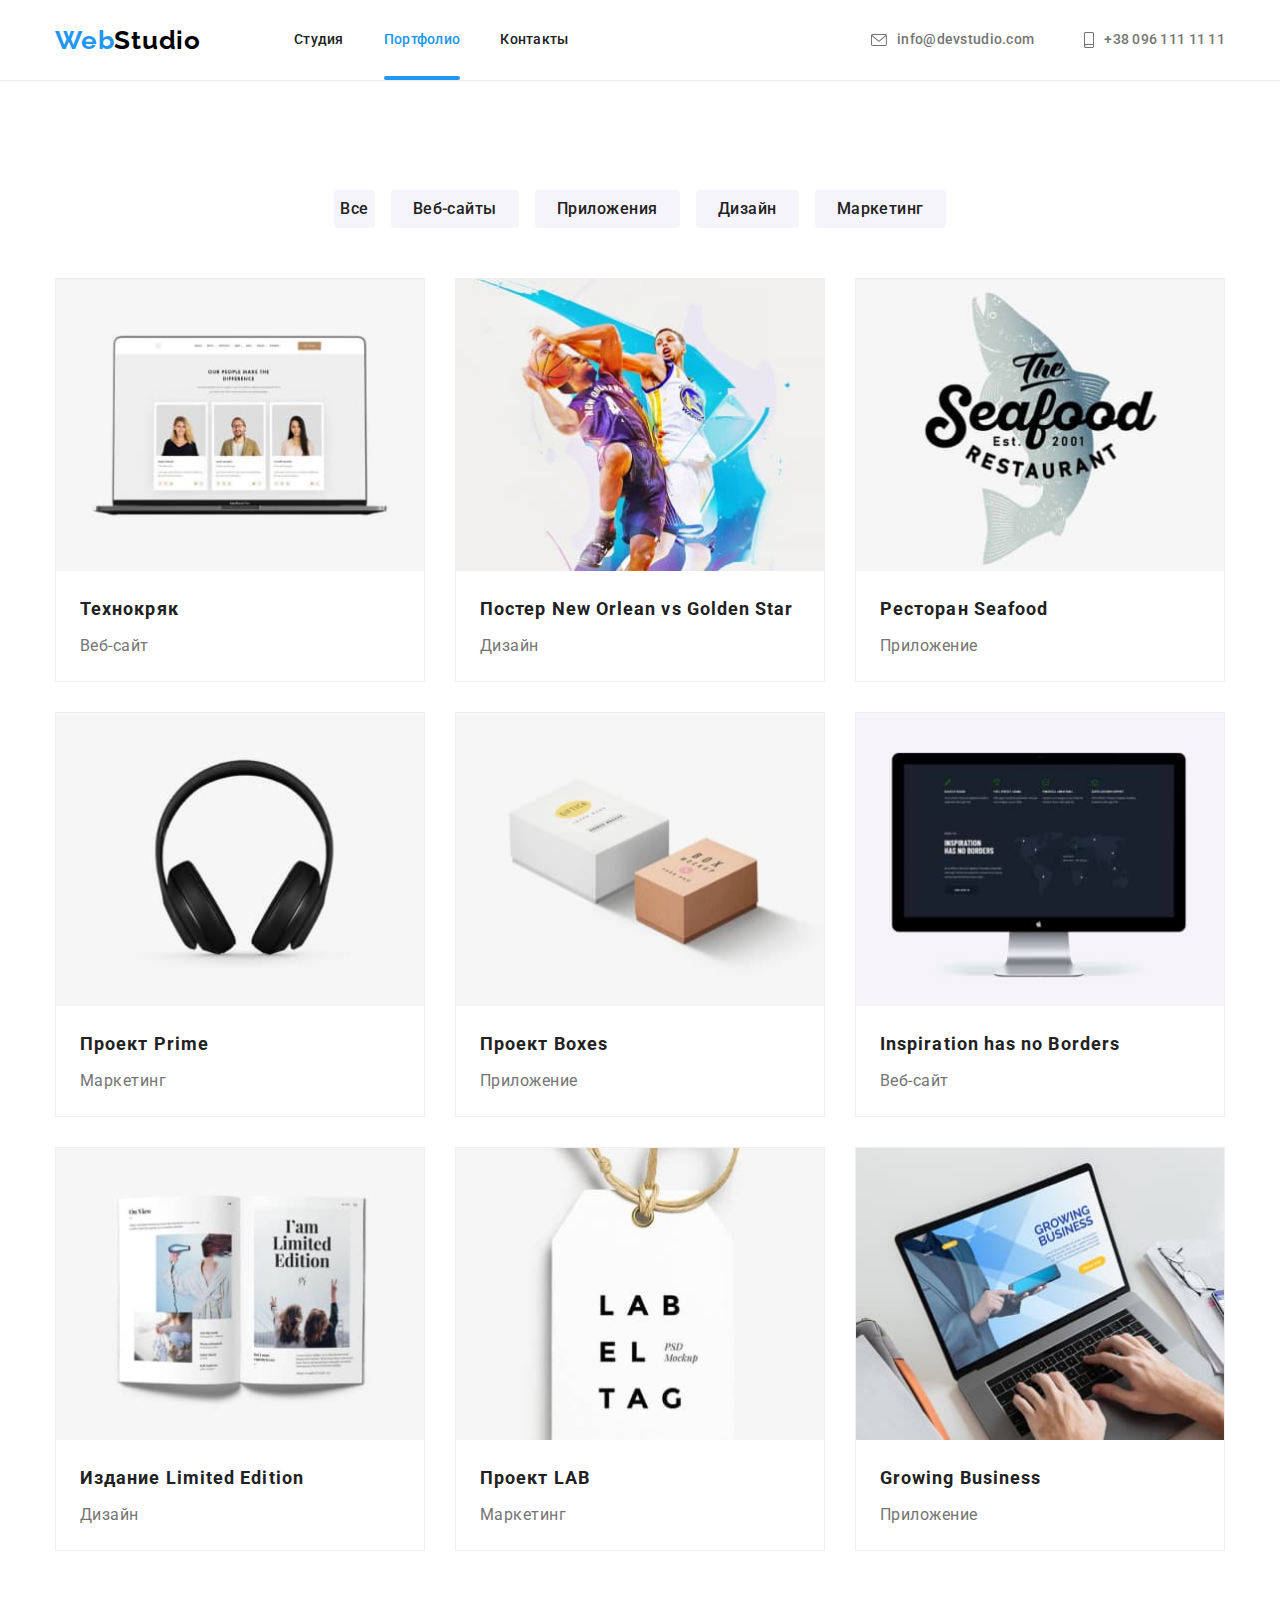
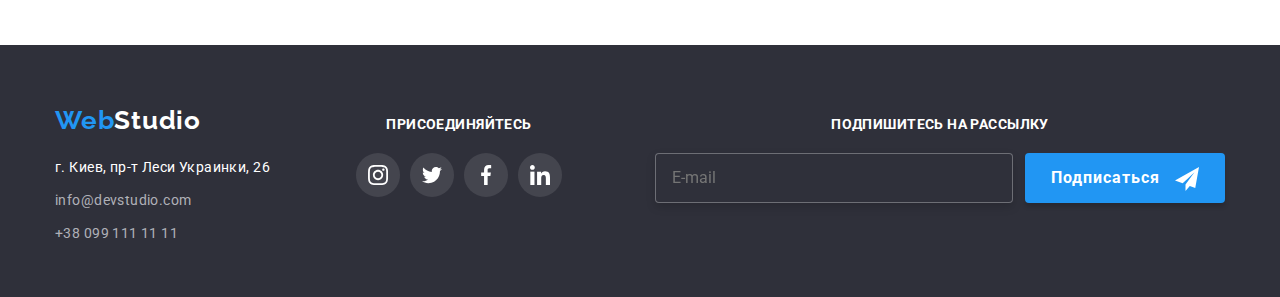
==== commit 35a7d6d1: "правки ДЗ 8" ====
--- a/portfolio.html
+++ b/portfolio.html
@@ -100,11 +100,11 @@
       <section class="portfolio">
         <div class="container">
           <ul class="button__nav list">
-            <li><button type="button" class="list__nav">Все</button></li>
-            <li><button type="button" class="list__nav">Веб-сайты</button></li>
-            <li><button type="button" class="list__nav">Приложения</button></li>
-            <li><button type="button" class="list__nav">Дизайн</button></li>
-            <li><button type="button" class="list__nav">Маркетинг</button></li>
+            <li class="btn__list__nav"><button type="button" class="list__nav__btn">Все</button></li>
+            <li class="btn__list__nav"><button type="button" class="list__nav">Веб-сайты</button></li>
+            <li class="btn__list__nav"><button type="button" class="list__nav">Приложения</button></li>
+            <li class="btn__list__nav"><button type="button" class="list__nav">Дизайн</button></li>
+            <li class="btn__list__nav"><button type="button" class="list__nav">Маркетинг</button></li>
           </ul>
           <!-- <h1>Реализованные проекты</h1>-->
           <ul class="project__nav">
--- a/css/main.min.css
+++ b/css/main.min.css
@@ -1,2 +1,2 @@
-body{background-color:#fff;color:#afb1b8;font-family:"Roboto", sans-serif;letter-spacing:0.03em;margin:0}.list{list-style:none;padding:0;margin:0}.container{width:100%;padding-left:15px;padding-right:15px;margin-left:auto;margin-right:auto}@media screen and (min-width: 480px){.container{width:480px}}@media screen and (min-width: 768px){.container{width:768px}}@media screen and (min-width: 1200px){.container{width:1200px}}img{max-width:100%;display:block;height:auto}.container.main__nav{min-height:80px}.main__nav,.flex__nav{display:flex;justify-content:flex-start;align-items:center}@media screen and (min-width: 0px) and (max-width: 767px){.main__nav,.flex__nav{justify-content:space-between;height:60px}}.page__header .logo{color:#000;text-decoration:none;font-family:Raleway;font-size:26px;line-height:1.19;font-weight:700;letter-spacing:.03em}.page__header .blue{color:#2196f3}.page__nav{display:flex;margin-left:93px}@media screen and (min-width: 0px) and (max-width: 767px){.page__nav{display:none}}.page__nav .item{margin-right:50px}.page__nav .item:not(:last-child){margin-right:40px}.page__nav .link{display:block;padding-top:32px;padding-bottom:32px;color:#212121;text-decoration:none;font-size:14px;line-height:1.14;font-weight:500;letter-spacing:.02em;transition:250ms cubic-bezier(0.4, 0, 0.2, 1)}.page__nav .link:hover{color:#2196f3}.page__nav .link.current{position:relative;color:#2196f3}.link.current::after{position:absolute;content:"";width:100%;height:4px;bottom:0px;left:0px;background:#2196f3;border-radius:2px}.contacts__nav{display:flex;margin-left:auto}@media screen and (min-width: 480px){.contacts__nav{flex-direction:column}}@media screen and (min-width: 0px) and (max-width: 767px){.contacts__nav{display:none}}@media screen and (min-width: 1200px){.contacts__nav{flex-direction:row}}.contacts__nav .item+.item{margin-left:0}@media screen and (min-width: 1200px){.contacts__nav .item+.item{margin-left:50px}}@media screen and (max-width: 1199px){.contacts__nav .item:nth-child(1){margin-bottom:10px}}.contacts__nav .contacts__link{display:flex;justify-content:flex-start;align-items:center;color:#757575;text-decoration:none;font-size:14px;line-height:1.14;font-weight:500;letter-spacing:.02em}.contacts__link{justify-content:center;transition:250ms cubic-bezier(0.4, 0, 0.2, 1)}.contacts__link:hover,.contacts__link:focus{color:#2196f3}.contacts__link svg:hover{color:#2196f3}.icon__envelope{fill:currentColor;width:16px;height:12px;margin-right:10px;background-size:contain;background-repeat:no-repeat;background-position:center}.icon__smartphone{fill:currentColor;width:10px;height:16px;margin-right:10px;background-size:contain;background-repeat:no-repeat;background-position:center}.mob-menu{position:fixed;overflow-y:scroll;width:100vw;height:100vh;top:0;right:0;padding-top:10px;padding-right:15px;z-index:1000;background-color:#fff}.mob-menu.is-hidden{opacity:0;visibility:hidden;pointer-events:none}.menu-open{display:none;justify-content:space-between;background-color:transparent;border:none}@media screen and (min-width: 0px) and (max-width: 767px){.menu-open{display:block}}.menu-close{display:block;width:40px;height:40px;background-color:transparent;color:#212121;border:none;margin-left:auto}.menu-close svg{fill:#2196f3}.mob-menu-list{padding-left:40px;font-size:40px;line-height:1.18;font-weight:500;letter-spacing:.02em}.mob-menu-list__item:not(:last-child){margin-bottom:32px}.mob-menu-list__link{text-decoration:none;color:#212121}.mob-menu-list__link:focus{color:#2196f3}.mob-menu-contacts{position:absolute;bottom:64px;left:0;display:flex;flex-direction:column;padding-left:40px}.mob-menu__tel{text-decoration:none;color:#2196f3;font-size:34px;line-height:1.18;font-weight:500;letter-spacing:.02em}.mob-menu__tel:focus{color:#2196f3}.mob-menu__mail{margin-top:32px;text-decoration:none;margin-bottom:64px;color:#757575;font-size:24px;line-height:1.17;font-weight:500;letter-spacing:.02em}.mob-menu__mail:focus{color:#2196f3}.mobile__links{display:flex;list-style-type:none;position:absolute;bottom:64px;left:0}.mobile__container--item{border-right:1px solid #21212133;padding-right:10px}.mobile__container--item:not(:first-child){padding-left:10px}.mobile__links--link{text-decoration:none;color:#2196f3;font-size:18px;line-height:1.22;font-weight:500;letter-spacing:.02em}.hero__box{display:flex;align-items:center;flex-direction:column;justify-content:center;max-width:1600px;height:600px;margin-left:auto;margin-right:auto;text-align:center;background-image:linear-gradient(to right, rgba(47,48,58,0.4) 0%, rgba(47,48,58,0.4) 100%),url(../images/header/mobile/hero-mobile@1x.jpg);background-repeat:no-repeat;background-position:center;background-size:cover}@media screen and (min-device-pixel-ratio: 2), screen and (min-resolution: 192dpi), screen and (min-resolution: 2dppx){.hero__box{background-image:linear-gradient(rgba(47,48,58,0.4) 0%, rgba(47,48,58,0.4) 100%),url(../images/header/mobile/hero-mobile@2x.jpg)}}@media (min-width: 768px){.hero__box{background-image:linear-gradient(rgba(47,48,58,0.4) 0%, rgba(47,48,58,0.4) 100%),url(../images/header/tablet/hero-tablet@1x.jpg)}}@media screen and (min-width: 768px) and (min-device-pixel-ratio: 2), screen and (min-width: 768px) and (min-resolution: 192dpi), screen and (min-width: 768px) and (min-resolution: 2dppx){.hero__box{background-image:linear-gradient(rgba(47,48,58,0.4) 0%, rgba(47,48,58,0.4) 100%),url(../images/header/tablet/hero-tablet@2x.jpg)}}@media (min-width: 1280px){.hero__box{background-image:linear-gradient(rgba(47,48,58,0.4) 0%, rgba(47,48,58,0.4) 100%),url(../images/header/desktop/hero-desktop@1x.jpg)}}@media screen and (min-width: 1280px) and (min-device-pixel-ratio: 2), screen and (min-width: 1280px) and (min-resolution: 192dpi), screen and (min-width: 1280px) and (min-resolution: 2dppx){.hero__box{background-image:linear-gradient(rgba(47,48,58,0.4) 0%, rgba(47,48,58,0.4) 100%),url(../images/header/desktop/hero-desktop@2x.jpg)}}@media (min-width: 768px){.hero__box{height:400px}}@media (min-width: 1280px){.hero__box{height:600px}}.hero__title{margin:0 auto 30px auto;color:#fff;text-transform:uppercase}@media screen and (min-width: 480px){.hero__title{width:100%;font-size:26px;line-height:1.62;font-weight:900;letter-spacing:.06em;justify-content:center;width:360px}}@media screen and (min-width: 768px){.hero__title{width:100%;font-size:26px;line-height:1.62;font-weight:900;letter-spacing:.06em;justify-content:center;width:360px}}@media screen and (min-width: 1200px){.hero__title{width:100%;font-size:44px;line-height:1.36;font-weight:900;letter-spacing:.06em;justify-content:center;width:696px}}.btn{display:inline-block;color:#fff;background-color:#2196f3;border:none;font-size:16px;line-height:1.87;font-weight:700;letter-spacing:.06em;font-family:inherit;border-radius:4px;padding:10px 32px;min-width:200px;text-align:center}@media screen and (min-width: 480px){.features{padding-top:60px;padding-bottom:60px}}@media screen and (min-width: 768px){.features{padding-top:60px;padding-bottom:60px}}@media screen and (min-width: 1200px){.features{padding-top:94px;padding-bottom:94px}}.features__nav{display:flex;flex-wrap:wrap;margin-top:-30px;margin-left:-30px}.features__nav li:last-child(1){margin:0}.features__flex .item+.item{margin-right:30px}.features__nav .title{margin-top:0;margin-bottom:10px;color:#212121;font-size:14px;line-height:1.14;font-weight:700;letter-spacing:.03em;text-transform:uppercase}@media screen and (max-width: 767px){.features__nav .title{text-align:center}}@media screen and (min-width: 768px){.features__nav .title{text-align:left}}.features__nav .text{margin-top:0;color:#757575;font-size:14px;line-height:1.71;font-weight:400;letter-spacing:.03em}.icon__before{margin-top:30px;margin-left:30px}@media screen and (min-width: 480px){.icon__before{margin-bottom:30px;flex-basis:calc(100% / 1 - 30px)}}@media screen and (min-width: 768px){.icon__before{flex-basis:calc(100% / 2 - 30px)}}@media screen and (min-width: 1200px){.icon__before{flex-basis:calc(100% / 4 - 30px)}}.icon__before::before{display:block;content:"";height:120px;background-repeat:no-repeat;background-position:center;background-color:#f5f4fa;border-radius:4px;margin-bottom:30px}.antenna::before{background-image:url("../images/antenna.svg")}.clock::before{background-image:url("../images/clock.svg")}.diagram::before{background-image:url("../images/diagram.svg")}.astronaut::before{background-image:url("../images/astronaut.svg")}.section__title{margin-top:0;margin-bottom:30px;color:#212121;font-size:28px;line-height:1.18;font-weight:700;letter-spacing:.03em;text-align:center}@media screen and (min-width: 1200px){.section__title{font-size:36px;line-height:1.17;font-weight:700;letter-spacing:.03em;margin-bottom:50px}}.development{padding:0 0 94px 0}@media screen and (max-width: 1199px){.development{display:none}}.development__nav{display:flex}.development__nav li{margin:0 30px 0 0}.development__nav li:last-child(1){margin:0}.development__descr{position:relative}.development__descr img{display:block}.dev__text{position:absolute;display:flex;align-items:center;justify-content:center;width:100%;height:70px;left:0;bottom:0;margin:0;font-size:14px;line-height:1.14;font-weight:700;letter-spacing:.03em;text-align:center;text-transform:uppercase;background:rgba(47,48,58,0.8);color:#fff}.team{background-color:#f5f4fa;padding:94px 0}@media screen and (min-width: 480px){.team{padding-top:60px;padding-bottom:60px}}@media screen and (min-width: 768px){.team{padding-top:60px;padding-bottom:60px}}@media screen and (min-width: 1200px){.team{padding-top:94px;padding-bottom:94px}}.team__list{display:flex;flex-wrap:wrap;margin-top:-30px;margin-left:-30px;padding:0;list-style-type:none;text-align:center}.team__list>li{margin-top:30px;margin-left:30px;padding:0;box-shadow:0px 1px 3px rgba(0,0,0,0.12),0px 1px 1px rgba(0,0,0,0.14),0px 2px 1px rgba(0,0,0,0.2);border-radius:0px 0px 4px 4px;background-color:#fff}@media screen and (min-width: 480px){.team__list>li{flex-basis:calc(100%/1 - 30px)}}@media screen and (min-width: 768px){.team__list>li{flex-basis:calc(100%/2 - 30px)}}@media screen and (min-width: 1200px){.team__list>li{flex-basis:calc(100%/4 - 30px)}}.team__descr{margin-top:30px;margin-bottom:16px}.team .title{color:#212121;margin-top:0;margin-bottom:10px;font-size:16px;line-height:1.19;font-weight:500;letter-spacing:.03em;text-align:center}.team .text{margin-top:0;margin-bottom:0;font-size:16px;line-height:1.19;font-weight:400;letter-spacing:.03em;text-align:center;color:#757575}.social__nav{display:flex;margin:16px 32px 30px 32px;transition:2000ms cubic-bezier(0.4, 0, 0.2, 1)}@media screen and (min-width: 480px){.social__nav{justify-content:center}}@media screen and (min-width: 768px){.social__nav{justify-content:center}}.social__nav li{padding:0 5px}.social__nav li:nth-last-child(1){padding-left:0}.social__nav li:nth-last-child(4){padding-right:0}.social__nav li a{display:flex;align-items:center;justify-content:center;width:44px;height:44px;border-radius:50%;transition:250ms cubic-bezier(0.4, 0, 0.2, 1)}.social__nav li a:hover,.social__nav li a:focus{background-color:#2196f3;fill:#fff}.social__nav li a:hover svg,.social__nav li a:focus svg{width:20px;height:20px;fill:#fff}.social__nav li a svg{width:20px;height:20px;fill:#afb1b8}@media screen and (min-width: 480px){.section.client{padding:60px 0}}@media screen and (min-width: 1200px){.section.client{padding-top:100px;padding-bottom:94px}}.client__nav{margin-top:-30px;margin-left:-30px}@media screen and (min-width: 480px){.client__nav{display:flex;flex-wrap:wrap}}.client__nav li:last-child(6){margin-right:0}@media screen and (min-width: 480px){.client__nav li{flex-basis:calc(100%/2 - 30px);margin-top:30px;margin-left:30px}}@media screen and (min-width: 768px){.client__nav li{flex-basis:calc(100%/3 - 30px);margin-top:30px;margin-left:30px}}@media screen and (min-width: 1200px){.client__nav li{flex-basis:calc(100%/6 - 30px);margin-top:0px;margin-left:0px}}.client__nav li a{margin:0;padding:0;align-items:center;border-color:#2196f3;color:#2196f3;transition:250ms cubic-bezier(0.4, 0, 0.2, 1)}.client__nav li a{display:flex;justify-content:center;height:92px;border:1px solid #afb1b8;box-sizing:border-box;border-radius:4px}.client__nav li a:hover,.client__nav li a:focus{border-color:#2196f3}@media screen and (min-width: 1200px){.client__nav li a{width:170px;margin-top:30px;margin-left:30px}}.client__nav li a svg{display:block;fill:#afb1b8;max-width:106px;max-height:60px;transition:250ms cubic-bezier(0.4, 0, 0.2, 1)}.client__nav li a svg:hover,.client__nav li a svg:focus{fill:#2196f3;border-color:#2196f3}.footer__box{display:flex;padding-top:60px;padding-bottom:60px;background-color:#2f303a}.container.footer{display:flex}@media screen and (min-width: 480px){.container.footer{flex-direction:column}}@media screen and (min-width: 1200px){.container.footer{flex-direction:row}}@media screen and (min-width: 768px){.footer__tablet{display:flex;flex-wrap:wrap;align-items:baseline;justify-content:space-around}}.footer .logo{font-family:Raleway;padding-bottom:20px;display:block;text-decoration:none;color:#000;font-size:26px;line-height:1.19;font-weight:700;letter-spacing:.03em}@media screen and (min-width: 480px){.footer .logo{text-align:center}}@media screen and (min-width: 1200px){.footer .logo{text-align:start}}.footer .blue{color:#2196f3}.footer .white{color:#fff}.addr__nav{width:231px;height:81px;font-style:normal}@media screen and (min-width: 480px){.addr__nav{display:block;margin:0 auto;text-align:center}}@media screen and (min-width: 1200px){.addr__nav{text-align:start}}.footer__join{padding-bottom:60px}@media screen and (min-width: 1200px){.footer__join{padding-bottom:0px}}.addr__nav .mail{display:inline-block;margin-bottom:9px;color:#afb1b8;text-decoration:none;font-size:14px;line-height:1.71;font-weight:400;letter-spacing:.03em}.addr__nav .phone{display:inline-block;color:#afb1b8;text-decoration:none;font-size:14px;line-height:1.71;font-weight:400;letter-spacing:.03em;margin-bottom:9px}.addr__nav .adress{color:#fff;font-size:14px;line-height:1.71;font-weight:400;letter-spacing:.03em;margin:0 0 9px 0}.sign{color:#fff;font-size:14px;line-height:1.14;font-weight:700;letter-spacing:.03em;text-transform:uppercase;margin-top:12px;margin-bottom:20px;text-align:center}@media screen and (min-width: 1200px){.sign{justify-content:start}}.social__sign{display:flex;justify-content:center;list-style-type:none;padding:0}@media screen and (min-width: 1200px){.social__sign{justify-content:start}}.footer__adress{margin-right:0px;padding-bottom:60px}@media screen and (min-width: 1200px){.footer__adress{margin-right:70px;padding-bottom:initial}}.social__item{margin-right:10px}.social__item:last-child{margin-right:0}.footer .icon__social{display:flex;justify-content:flex-start;align-items:center;justify-content:center;width:44px;height:44px;background-color:#ffffff1a;border-radius:50%;transition:250ms cubic-bezier(0.4, 0, 0.2, 1)}.footer .icon__social:hover,.footer .icon__social:focus{background-color:#2196f3}.footer .sign__network{width:20px;height:20px;color:#fff}.sign__up{padding-left:0px}@media screen and (min-width: 1200px){.sign__up{padding-left:93px}}.sign__form{display:flex;flex-direction:column}@media screen and (min-width: 1200px){.sign__form{flex-direction:row}}.sign__form input{width:100%;margin:0;margin-right:12px;padding:15px 16px;border:1px solid rgba(255,255,255,0.3);filter:drop-shadow(0px 4px 4px rgba(0,0,0,0.15));border-radius:4px;background:#2f303a;color:rgba(255,255,255,0.6)}@media screen and (min-width: 768px){.sign__form input{width:450px;margin-left:auto;margin-right:auto}}@media screen and (min-width: 1200px){.sign__form input{width:358px;margin-right:12px}}.sign__form .sign__up__btn{margin-left:auto;margin-right:auto;margin-top:20px;padding:0;width:200px;height:50px;color:#fff;background-color:#2196f3;text-align:center;font-size:16px;line-height:1.87;font-weight:700;letter-spacing:.06em;box-shadow:0px 4px 4px rgba(0,0,0,0.15);border-radius:4px;border:0}@media screen and (min-width: 1200px){.sign__form .sign__up__btn{margin-top:0px}}.sign__pic{width:24px;height:24px;margin-left:10px;vertical-align:middle;background-size:contain;background-repeat:no-repeat;background-position:center}.backdrop{position:fixed;top:0;left:0;width:100%;height:100%;background-color:rgba(0,0,0,0.2)}.backdrop.is-hidden{opacity:0;pointer-events:none}.modal{position:absolute;top:50%;left:50%;transform:translate(-50%, -50%);min-width:450px;min-height:609px;padding:40px;background-color:#fff;box-shadow:0px 1px 3px rgba(0,0,0,0.12),0px 1px 1px rgba(0,0,0,0.14),0px 2px 1px rgba(0,0,0,0.2);border-radius:4px}@media screen and (min-width: 1200px){.modal{min-width:528px;min-height:581px}}input:focus-visible,textarea:focus-visible,a:focus-visible,button:focus-visible{outline:none}.modal__button{position:absolute;padding:0;top:8px;right:8px;border:1px solid rgba(0,0,0,0.1);border-radius:50%;width:30px;height:30px;box-sizing:border-box;background:#fff}.modal__button:focus-visible{outline:none}.modal__button svg:hover,.modal__button svg:focus{fill:#2196f3}.modal__close{position:absolute;width:18px;height:18px;top:50%;left:50%;transform:translate(-50%, -50%);transition:250ms cubic-bezier(0.4, 0, 0.2, 1)}.modal__title{margin-top:0;margin-bottom:12px;font-size:20px;line-height:1.15;font-weight:700;letter-spacing:.03em;text-align:center;color:#212121}.js__form{box-sizing:border-box}.form__field{position:relative;display:flex;flex-direction:column;margin-bottom:10px}.form__field:hover svg,.form__field:focus svg,.form__field:focus-within svg{fill:#2196f3}.form__field::placeholder{color:rgba(117,117,117,0.5);font-size:12px}.form__field input{padding-left:42px;cursor:pointer}.form__field input:hover,.form__field input:focus{outline:none;border:1px solid #2196f3}.form__field textarea:hover,.form__field textarea:focus{outline:none;border:1px solid #2196f3}.form__field label{font-size:12px;line-height:1.17;font-weight:.01em;letter-spacing:.03em;margin-bottom:4px;color:#757575}.form__field.comment{margin-bottom:20px}.form__input{margin:0;padding:11px 12px;border:1px solid rgba(33,33,33,0.2);border-radius:4px}.form__input:hover,.form__input:focus{color:#2196f3}.form__input:hover svg{color:#2196f3}.form__pic{position:absolute;width:18px;height:18px;bottom:11px;left:12px;fill:#212121}.form__field textarea{height:120px;padding:12px 16px;resize:none;border:1px solid rgba(33,33,33,0.2);border-radius:4px;cursor:pointer}.check__form{text-align:center;margin-bottom:30px;font-size:14px;line-height:1.71;font-weight:.03em;letter-spacing:.03em;color:#757575}.check__form input{width:16px;height:auto;margin-right:8px;border:2px solid #212121}.check__form .check__label input[type="checkbox"]{position:relative;cursor:pointer}.check__form .check__label input[type="checkbox"]:before{content:"";display:block;position:absolute;width:16px;height:16px;top:0;left:0;border:2px solid #555555;border-radius:3px;background-color:#fff}.check__form .check__label input[type="checkbox"]:checked:after{content:"";display:block;width:5px;height:10px;border:solid #fff;border-width:0 2px 2px 0;-webkit-transform:rotate(45deg);-ms-transform:rotate(45deg);transform:rotate(45deg);position:absolute;top:2px;left:6px}.check__form .check__label input[type="checkbox"]:checked:before{background-color:#2196f3;border:2px solid #2196f3}.check__form .check__label input[type="checkbox"]:hover:after,.check__form .check__label input[type="checkbox"]:focus:after{border:2px solid #fff;content:"";display:block;width:5px;height:10px;border-width:0 2px 2px 0;-webkit-transform:rotate(45deg);-ms-transform:rotate(45deg);transform:rotate(45deg);position:absolute;top:2px;left:6px}.check__form a{color:#2196f3}.check__icon{display:inline-block;width:16px;height:15px;border:2px solid fill #212121}.submit__btn{display:block;margin-left:auto;margin-right:auto;min-width:200px;min-height:50px;padding:10px 32px;border:0;font-size:16px;line-height:1.9;font-weight:700;letter-spacing:.06em;box-shadow:0px 4px 4px rgba(0,0,0,0.15);background-color:#2196f3;transition:background-color 250ms cubic-bezier(0.4, 0, 0.2, 1);color:#fff;border-radius:4px}.submit__btn:hover{cursor:pointer}.portfolio{padding-top:40px;padding-bottom:60px}@media screen and (min-width: 1200px){.portfolio{padding-top:94px;padding-bottom:94px}}.page__header{border-bottom:1px solid #ececec}.project__nav{display:flex;flex-wrap:wrap;list-style:none;padding:0;margin-right:-30px;margin-bottom:-30px}.project__element{width:370px;border:1px solid #eeeeee;margin-right:30px;margin-bottom:30px}.project__element:hover{box-shadow:0px 1px 1px rgba(0,0,0,0.12),0px 4px 4px rgba(0,0,0,0.06),1px 4px 6px rgba(0,0,0,0.16)}@media screen and (min-width: 480px){.project__element{margin-bottom:30px;flex-basis:calc(100%/1 - 30px)}}@media screen and (min-width: 768px){.project__element{flex-basis:calc(100%/2 - 30px)}}@media screen and (min-width: 1200px){.project__element{flex-basis:calc(100%/3 - 30px)}}.project__element .title,.text{margin:0}.project__element .info>.text{margin-top:4px}.info{padding:20px 24px}.project__nav a{text-decoration:none}.project__nav .title{color:#212121;font-size:18px;line-height:2;font-weight:700;letter-spacing:.06em}.project__nav .text{color:#757575;font-size:16px;line-height:1.87;font-weight:400;letter-spacing:.03em}.hidden__text{position:relative;overflow:hidden}.project__link{width:100%;text-decoration:none}.project__link:hover .accent__text,.project__link:focus .accent__text{opacity:1;transform:translateY(0%)}.project__img{display:block;width:100%}.accent__text{position:absolute;top:0;left:0;width:370px;height:294px;padding:63px 24px;margin:0;opacity:0;background-color:rgba(33,150,243,0.9);color:#fff;font-size:18px;line-height:1.56;font-weight:400;letter-spacing:.03em;transition:250ms cubic-bezier(0.4, 0, 0.2, 1);transform:translateY(100%)}.button__nav{display:flex;flex-wrap:wrap;list-style-type:none;margin-bottom:50px}@media screen and (min-width: 480px){.button__nav{flex-wrap:wrap}}@media screen and (min-width: 768px){.button__nav{justify-content:center}}.button__nav .list__nav{padding:6px 22px}.button__nav .list__nav:hover,.button__nav .list__nav:focus{background-color:#2196f3;color:#fff}.list__nav{height:38px;margin-right:8px;border:0;border-radius:4px;color:#212121;background-color:#f5f4fa;font-size:16px;line-height:1.62;font-weight:500;letter-spacing:.03em;font-weight:500;transition:250ms cubic-bezier(0.4, 0, 0.2, 1)}@media screen and (min-width: 480px){.list__nav{margin:8px 8px 15px 8px}}
+body{background-color:#fff;color:#afb1b8;font-family:"Roboto", sans-serif;letter-spacing:0.03em;margin:0}.list{list-style:none;padding:0;margin:0}.container{width:100%;padding-left:15px;padding-right:15px;margin-left:auto;margin-right:auto}@media screen and (min-width: 480px){.container{width:480px}}@media screen and (min-width: 768px){.container{width:768px}}@media screen and (min-width: 1200px){.container{width:1200px}}img{max-width:100%;display:block;height:auto}.container.main__nav{min-height:80px}.main__nav,.flex__nav{display:flex;justify-content:flex-start;align-items:center}@media screen and (min-width: 0px) and (max-width: 767px){.main__nav,.flex__nav{justify-content:space-between;height:60px}}.page__header .logo{color:#000;text-decoration:none;font-family:Raleway;font-size:26px;line-height:1.19;font-weight:700;letter-spacing:.03em}.page__header .blue{color:#2196f3}.page__nav{display:flex;margin-left:93px}@media screen and (min-width: 0px) and (max-width: 767px){.page__nav{display:none}}.page__nav .item{margin-right:50px}.page__nav .item:not(:last-child){margin-right:40px}.page__nav .link{display:block;padding-top:32px;padding-bottom:32px;color:#212121;text-decoration:none;font-size:14px;line-height:1.14;font-weight:500;letter-spacing:.02em;transition:250ms cubic-bezier(0.4, 0, 0.2, 1)}.page__nav .link:hover{color:#2196f3}.page__nav .link.current{position:relative;color:#2196f3}.link.current::after{position:absolute;content:"";width:100%;height:4px;bottom:0px;left:0px;background:#2196f3;border-radius:2px}.contacts__nav{display:flex;margin-left:auto}@media screen and (min-width: 480px){.contacts__nav{flex-direction:column}}@media screen and (min-width: 0px) and (max-width: 767px){.contacts__nav{display:none}}@media screen and (min-width: 1200px){.contacts__nav{flex-direction:row}}.contacts__nav .item+.item{margin-left:0}@media screen and (min-width: 1200px){.contacts__nav .item+.item{margin-left:50px}}@media screen and (max-width: 1199px){.contacts__nav .item:nth-child(1){margin-bottom:10px}}.contacts__nav .contacts__link{display:flex;justify-content:flex-start;align-items:center;color:#757575;text-decoration:none;font-size:14px;line-height:1.14;font-weight:500;letter-spacing:.02em}.contacts__link{justify-content:center;transition:250ms cubic-bezier(0.4, 0, 0.2, 1)}.contacts__link:hover,.contacts__link:focus{color:#2196f3}.contacts__link svg:hover{color:#2196f3}.icon__envelope{fill:currentColor;width:16px;height:12px;margin-right:10px;background-size:contain;background-repeat:no-repeat;background-position:center}.icon__smartphone{fill:currentColor;width:10px;height:16px;margin-right:10px;background-size:contain;background-repeat:no-repeat;background-position:center}.mob-menu{position:fixed;overflow-y:scroll;width:100vw;height:100vh;top:0;right:0;padding-top:10px;padding-right:15px;z-index:1000;background-color:#fff}.mob-menu.is-hidden{opacity:0;visibility:hidden;pointer-events:none}.menu-open{display:none;justify-content:space-between;background-color:transparent;border:none}@media screen and (min-width: 0px) and (max-width: 767px){.menu-open{display:block}}.menu-close{display:block;width:40px;height:40px;background-color:transparent;color:#212121;border:none;margin-left:auto}.menu-close svg{fill:#2196f3}.mob-menu-list{padding-left:40px;font-size:40px;line-height:1.18;font-weight:500;letter-spacing:.02em}.mob-menu-list__item:not(:last-child){margin-bottom:32px}.mob-menu-list__link{text-decoration:none;color:#212121}.mob-menu-list__link:focus{color:#2196f3}.mob-menu-contacts{position:absolute;bottom:64px;left:0;display:flex;flex-direction:column;padding-left:40px}.mob-menu__tel{text-decoration:none;color:#2196f3;font-size:34px;line-height:1.18;font-weight:500;letter-spacing:.02em}.mob-menu__tel:focus{color:#2196f3}.mob-menu__mail{margin-top:32px;text-decoration:none;margin-bottom:64px;color:#757575;font-size:24px;line-height:1.17;font-weight:500;letter-spacing:.02em}.mob-menu__mail:focus{color:#2196f3}.mobile__links{display:flex;list-style-type:none;position:absolute;bottom:64px;left:0}.mobile__container--item{border-right:1px solid #21212133;padding-right:10px}.mobile__container--item:not(:first-child){padding-left:10px}.mobile__links--link{text-decoration:none;color:#2196f3;font-size:18px;line-height:1.22;font-weight:500;letter-spacing:.02em}.hero__box{display:flex;align-items:center;flex-direction:column;justify-content:center;max-width:1600px;height:600px;margin-left:auto;margin-right:auto;text-align:center;background-image:linear-gradient(to right, rgba(47,48,58,0.4) 0%, rgba(47,48,58,0.4) 100%),url(../images/header/mobile/hero-mobile@1x.jpg);background-repeat:no-repeat;background-position:center;background-size:cover}@media screen and (min-device-pixel-ratio: 2), screen and (min-resolution: 192dpi), screen and (min-resolution: 2dppx){.hero__box{background-image:linear-gradient(rgba(47,48,58,0.4) 0%, rgba(47,48,58,0.4) 100%),url(../images/header/mobile/hero-mobile@2x.jpg)}}@media (min-width: 768px){.hero__box{background-image:linear-gradient(rgba(47,48,58,0.4) 0%, rgba(47,48,58,0.4) 100%),url(../images/header/tablet/hero-tablet@1x.jpg)}}@media screen and (min-width: 768px) and (min-device-pixel-ratio: 2), screen and (min-width: 768px) and (min-resolution: 192dpi), screen and (min-width: 768px) and (min-resolution: 2dppx){.hero__box{background-image:linear-gradient(rgba(47,48,58,0.4) 0%, rgba(47,48,58,0.4) 100%),url(../images/header/tablet/hero-tablet@2x.jpg)}}@media (min-width: 1280px){.hero__box{background-image:linear-gradient(rgba(47,48,58,0.4) 0%, rgba(47,48,58,0.4) 100%),url(../images/header/desktop/hero-desktop@1x.jpg)}}@media screen and (min-width: 1280px) and (min-device-pixel-ratio: 2), screen and (min-width: 1280px) and (min-resolution: 192dpi), screen and (min-width: 1280px) and (min-resolution: 2dppx){.hero__box{background-image:linear-gradient(rgba(47,48,58,0.4) 0%, rgba(47,48,58,0.4) 100%),url(../images/header/desktop/hero-desktop@2x.jpg)}}@media (min-width: 480px){.hero__box{height:400px}}@media (min-width: 768px){.hero__box{height:400px}}@media (min-width: 1280px){.hero__box{height:600px}}.hero__title{margin:0 auto 30px auto;color:#fff;text-transform:uppercase}@media screen and (min-width: 480px){.hero__title{width:100%;font-size:26px;line-height:1.62;font-weight:900;letter-spacing:.06em;justify-content:center;width:360px}}@media screen and (min-width: 768px){.hero__title{width:100%;font-size:26px;line-height:1.62;font-weight:900;letter-spacing:.06em;justify-content:center;width:360px}}@media screen and (min-width: 1200px){.hero__title{width:100%;font-size:44px;line-height:1.36;font-weight:900;letter-spacing:.06em;justify-content:center;width:696px}}.btn{display:inline-block;color:#fff;background-color:#2196f3;border:none;font-size:16px;line-height:1.87;font-weight:700;letter-spacing:.06em;font-family:inherit;border-radius:4px;padding:10px 32px;min-width:200px;text-align:center}@media screen and (min-width: 480px){.features{padding-top:60px;padding-bottom:60px}}@media screen and (min-width: 768px){.features{padding-top:60px;padding-bottom:60px}}@media screen and (min-width: 1200px){.features{padding-top:94px;padding-bottom:94px}}.features__nav{display:flex;flex-wrap:wrap;margin-top:-30px;margin-left:-30px}.features__nav li:last-child(1){margin:0}.features__flex .item+.item{margin-right:30px}.features__nav .title{margin-top:0;margin-bottom:10px;color:#212121;font-size:14px;line-height:1.14;font-weight:700;letter-spacing:.03em;text-transform:uppercase}@media screen and (max-width: 767px){.features__nav .title{text-align:center}}@media screen and (min-width: 768px){.features__nav .title{text-align:left}}.features__nav .text{margin-top:0;color:#757575;font-size:14px;line-height:1.71;font-weight:400;letter-spacing:.03em}.icon__before{margin-top:30px;margin-left:30px}@media screen and (min-width: 480px){.icon__before{flex-basis:calc(100% / 1 - 30px)}}@media screen and (min-width: 768px){.icon__before{flex-basis:calc(100% / 2 - 30px)}}@media screen and (min-width: 1200px){.icon__before{flex-basis:calc(100% / 4 - 30px)}}.icon__before::before{display:block;content:"";height:120px;background-repeat:no-repeat;background-position:center;background-color:#f5f4fa;border-radius:4px;margin-bottom:30px}.antenna::before{background-image:url("../images/antenna.svg")}.clock::before{background-image:url("../images/clock.svg")}.diagram::before{background-image:url("../images/diagram.svg")}.astronaut::before{background-image:url("../images/astronaut.svg")}.section__title{margin-top:0;margin-bottom:30px;color:#212121;font-size:28px;line-height:1.18;font-weight:700;letter-spacing:.03em;text-align:center}@media screen and (min-width: 1200px){.section__title{font-size:36px;line-height:1.17;font-weight:700;letter-spacing:.03em;margin-bottom:50px}}.development{padding:0 0 94px 0}@media screen and (max-width: 1199px){.development{display:none}}.development__nav{display:flex}.development__nav li{margin:0 30px 0 0}.development__nav li:last-child(1){margin:0}.development__descr{position:relative}.development__descr img{display:block}.dev__text{position:absolute;display:flex;align-items:center;justify-content:center;width:100%;height:70px;left:0;bottom:0;margin:0;font-size:14px;line-height:1.14;font-weight:700;letter-spacing:.03em;text-align:center;text-transform:uppercase;background:rgba(47,48,58,0.8);color:#fff}.team{background-color:#f5f4fa;padding:94px 0}@media screen and (min-width: 480px){.team{padding-top:60px;padding-bottom:60px}}@media screen and (min-width: 768px){.team{padding-top:60px;padding-bottom:60px}}@media screen and (min-width: 1200px){.team{padding-top:94px;padding-bottom:94px}}.team__list{display:flex;flex-wrap:wrap;margin-top:-30px;margin-left:-30px;padding:0;list-style-type:none;text-align:center}.team__list>li{margin-top:30px;margin-left:30px;padding:0;box-shadow:0px 1px 3px rgba(0,0,0,0.12),0px 1px 1px rgba(0,0,0,0.14),0px 2px 1px rgba(0,0,0,0.2);border-radius:0px 0px 4px 4px;background-color:#fff}@media screen and (min-width: 480px){.team__list>li{flex-basis:calc(100%/1 - 30px)}}@media screen and (min-width: 768px){.team__list>li{flex-basis:calc(100%/2 - 30px)}}@media screen and (min-width: 1200px){.team__list>li{flex-basis:calc(100%/4 - 30px)}}.team__descr{margin-top:30px;margin-bottom:16px}.team .title{color:#212121;margin-top:0;margin-bottom:10px;font-size:16px;line-height:1.19;font-weight:500;letter-spacing:.03em;text-align:center}.team .text{margin-top:0;margin-bottom:0;font-size:16px;line-height:1.19;font-weight:400;letter-spacing:.03em;text-align:center;color:#757575}.social__nav{display:flex;margin:16px 32px 30px 32px;transition:2000ms cubic-bezier(0.4, 0, 0.2, 1)}@media screen and (min-width: 480px){.social__nav{justify-content:center}}@media screen and (min-width: 768px){.social__nav{justify-content:center}}.social__nav li{padding:0 5px}.social__nav li:nth-last-child(1){padding-left:0}.social__nav li:nth-last-child(4){padding-right:0}.social__nav li a{display:flex;align-items:center;justify-content:center;width:44px;height:44px;border-radius:50%;transition:250ms cubic-bezier(0.4, 0, 0.2, 1)}.social__nav li a:hover,.social__nav li a:focus{background-color:#2196f3;fill:#fff}.social__nav li a:hover svg,.social__nav li a:focus svg{width:20px;height:20px;fill:#fff}.social__nav li a svg{width:20px;height:20px;fill:#afb1b8}@media screen and (min-width: 480px){.section.client{padding:60px 0}}@media screen and (min-width: 1200px){.section.client{padding-top:100px;padding-bottom:94px}}.client__nav{margin-top:-30px;margin-left:-30px}@media screen and (min-width: 480px){.client__nav{display:flex;flex-wrap:wrap}}.client__nav li:last-child(6){margin-right:0}@media screen and (min-width: 480px){.client__nav li{flex-basis:calc(100%/2 - 30px);margin-top:30px;margin-left:30px}}@media screen and (min-width: 768px){.client__nav li{flex-basis:calc(100%/3 - 30px);margin-top:30px;margin-left:30px}}@media screen and (min-width: 1200px){.client__nav li{flex-basis:calc(100%/6 - 30px);margin-top:0px;margin-left:0px}}.client__nav li a{margin:0;padding:0;align-items:center;border-color:#2196f3;color:#2196f3;transition:250ms cubic-bezier(0.4, 0, 0.2, 1)}.client__nav li a{display:flex;justify-content:center;height:92px;border:1px solid #afb1b8;box-sizing:border-box;border-radius:4px}.client__nav li a:hover,.client__nav li a:focus{border-color:#2196f3}@media screen and (min-width: 1200px){.client__nav li a{width:170px;margin-top:30px;margin-left:30px}}.client__nav li a svg{display:block;fill:#afb1b8;max-width:106px;max-height:60px;transition:250ms cubic-bezier(0.4, 0, 0.2, 1)}.client__nav li a svg:hover,.client__nav li a svg:focus{fill:#2196f3;border-color:#2196f3}.footer__box{display:flex;padding-top:60px;padding-bottom:60px;background-color:#2f303a}.container.footer{display:flex}@media screen and (min-width: 480px){.container.footer{flex-direction:column}}@media screen and (min-width: 1200px){.container.footer{flex-direction:row}}@media screen and (min-width: 768px){.footer__tablet{display:flex;flex-wrap:wrap;align-items:baseline;justify-content:space-around}}.footer .logo{font-family:Raleway;padding-bottom:20px;display:block;text-decoration:none;color:#000;font-size:26px;line-height:1.19;font-weight:700;letter-spacing:.03em}@media screen and (min-width: 480px){.footer .logo{text-align:center}}@media screen and (min-width: 1200px){.footer .logo{text-align:start}}.footer .blue{color:#2196f3}.footer .white{color:#fff}.addr__nav{width:231px;height:81px;font-style:normal}@media screen and (min-width: 480px){.addr__nav{display:block;margin:0 auto;text-align:center}}@media screen and (min-width: 1200px){.addr__nav{text-align:start}}.footer__join{padding-bottom:60px}@media screen and (min-width: 1200px){.footer__join{padding-bottom:0px}}.addr__nav .mail{display:inline-block;margin-bottom:9px;color:#afb1b8;text-decoration:none;font-size:14px;line-height:1.71;font-weight:400;letter-spacing:.03em}.addr__nav .phone{display:inline-block;color:#afb1b8;text-decoration:none;font-size:14px;line-height:1.71;font-weight:400;letter-spacing:.03em;margin-bottom:9px}.addr__nav .adress{color:#fff;font-size:14px;line-height:1.71;font-weight:400;letter-spacing:.03em;margin:0 0 9px 0}.sign{color:#fff;font-size:14px;line-height:1.14;font-weight:700;letter-spacing:.03em;text-transform:uppercase;margin-top:12px;margin-bottom:20px;text-align:center}@media screen and (min-width: 1200px){.sign{justify-content:start}}.social__sign{display:flex;justify-content:center;list-style-type:none;padding:0}@media screen and (min-width: 1200px){.social__sign{justify-content:start}}.footer__adress{margin-right:0px;padding-bottom:60px}@media screen and (min-width: 1200px){.footer__adress{margin-right:70px;padding-bottom:initial}}.social__item{margin-right:10px}.social__item:last-child{margin-right:0}.footer .icon__social{display:flex;justify-content:flex-start;align-items:center;justify-content:center;width:44px;height:44px;background-color:#ffffff1a;border-radius:50%;transition:250ms cubic-bezier(0.4, 0, 0.2, 1)}.footer .icon__social:hover,.footer .icon__social:focus{background-color:#2196f3}.footer .sign__network{width:20px;height:20px;color:#fff}.sign__up{padding-left:0px}@media screen and (min-width: 1200px){.sign__up{padding-left:93px}}.sign__form{display:flex;flex-direction:column}@media screen and (min-width: 1200px){.sign__form{flex-direction:row}}.sign__form input{width:100%;margin:0;margin-right:12px;padding:15px 16px;border:1px solid rgba(255,255,255,0.3);filter:drop-shadow(0px 4px 4px rgba(0,0,0,0.15));border-radius:4px;background:#2f303a;color:rgba(255,255,255,0.6)}@media screen and (min-width: 768px){.sign__form input{width:450px;margin-left:auto;margin-right:auto}}@media screen and (min-width: 1200px){.sign__form input{width:358px;margin-right:12px}}.sign__form .sign__up__btn{margin-left:auto;margin-right:auto;margin-top:20px;padding:0;width:200px;height:50px;color:#fff;background-color:#2196f3;text-align:center;font-size:16px;line-height:1.87;font-weight:700;letter-spacing:.06em;box-shadow:0px 4px 4px rgba(0,0,0,0.15);border-radius:4px;border:0}@media screen and (min-width: 1200px){.sign__form .sign__up__btn{margin-top:0px}}.sign__pic{width:24px;height:24px;margin-left:10px;vertical-align:middle;background-size:contain;background-repeat:no-repeat;background-position:center}.backdrop{position:fixed;top:0;left:0;width:100%;height:100%;background-color:rgba(0,0,0,0.2)}.backdrop.is-hidden{opacity:0;pointer-events:none}.modal{position:absolute;top:50%;left:50%;transform:translate(-50%, -50%);min-width:450px;min-height:609px;padding:40px;background-color:#fff;box-shadow:0px 1px 3px rgba(0,0,0,0.12),0px 1px 1px rgba(0,0,0,0.14),0px 2px 1px rgba(0,0,0,0.2);border-radius:4px}@media screen and (min-width: 1200px){.modal{min-width:528px;min-height:581px}}input:focus-visible,textarea:focus-visible,a:focus-visible,button:focus-visible{outline:none}.modal__button{position:absolute;padding:0;top:8px;right:8px;border:1px solid rgba(0,0,0,0.1);border-radius:50%;width:30px;height:30px;box-sizing:border-box;background:#fff}.modal__button:focus-visible{outline:none}.modal__button svg:hover,.modal__button svg:focus{fill:#2196f3}.modal__close{position:absolute;width:18px;height:18px;top:50%;left:50%;transform:translate(-50%, -50%);transition:250ms cubic-bezier(0.4, 0, 0.2, 1)}.modal__title{margin-top:0;margin-bottom:12px;font-size:20px;line-height:1.15;font-weight:700;letter-spacing:.03em;text-align:center;color:#212121}.js__form{box-sizing:border-box}.form__field{position:relative;display:flex;flex-direction:column;margin-bottom:10px}.form__field:hover svg,.form__field:focus svg,.form__field:focus-within svg{fill:#2196f3}.form__field::placeholder{color:rgba(117,117,117,0.5);font-size:12px}.form__field input{padding-left:42px;cursor:pointer}.form__field input:hover,.form__field input:focus{outline:none;border:1px solid #2196f3}.form__field textarea:hover,.form__field textarea:focus{outline:none;border:1px solid #2196f3}.form__field label{font-size:12px;line-height:1.17;font-weight:.01em;letter-spacing:.03em;margin-bottom:4px;color:#757575}.form__field.comment{margin-bottom:20px}.form__input{margin:0;padding:11px 12px;border:1px solid rgba(33,33,33,0.2);border-radius:4px}.form__input:hover,.form__input:focus{color:#2196f3}.form__input:hover svg{color:#2196f3}.form__pic{position:absolute;width:18px;height:18px;bottom:11px;left:12px;fill:#212121}.form__field textarea{height:120px;padding:12px 16px;resize:none;border:1px solid rgba(33,33,33,0.2);border-radius:4px;cursor:pointer}.check__form{margin-bottom:30px;font-size:12px;line-height:1.17;font-weight:400;letter-spacing:.03em;color:#757575}@media screen and (min-width: 1200px){.check__form{font-size:14px;line-height:1.7;font-weight:400;letter-spacing:.03em}}.check__form input{width:16px;height:auto;border:2px solid #212121}@media screen and (min-width: 1200px){.check__form input{margin-right:8px}}.check__form .check__label input[type="checkbox"]{position:relative;cursor:pointer}.check__form .check__label input[type="checkbox"]:before{content:"";display:block;position:absolute;width:16px;height:16px;top:0;left:0;border:2px solid #555555;border-radius:3px;background-color:#fff}.check__form .check__label input[type="checkbox"]:checked:after{content:"";display:block;width:5px;height:10px;border:solid #fff;border-width:0 2px 2px 0;-webkit-transform:rotate(45deg);-ms-transform:rotate(45deg);transform:rotate(45deg);position:absolute;top:2px;left:6px}.check__form .check__label input[type="checkbox"]:checked:before{background-color:#2196f3;border:2px solid #2196f3}.check__form .check__label input[type="checkbox"]:hover:after,.check__form .check__label input[type="checkbox"]:focus:after{border:2px solid #fff;content:"";display:block;width:5px;height:10px;border-width:0 2px 2px 0;-webkit-transform:rotate(45deg);-ms-transform:rotate(45deg);transform:rotate(45deg);position:absolute;top:2px;left:6px}.check__form a{color:#2196f3}.check__icon{display:inline-block;width:16px;height:15px;border:2px solid fill #212121}.submit__btn{display:block;margin-left:auto;margin-right:auto;min-width:200px;min-height:50px;padding:10px 32px;border:0;font-size:16px;line-height:1.9;font-weight:700;letter-spacing:.06em;box-shadow:0px 4px 4px rgba(0,0,0,0.15);background-color:#2196f3;transition:background-color 250ms cubic-bezier(0.4, 0, 0.2, 1);color:#fff;border-radius:4px}.submit__btn:hover{cursor:pointer}.portfolio{padding-top:40px;padding-bottom:60px}@media screen and (min-width: 1200px){.portfolio{padding-top:94px;padding-bottom:94px}}.page__header{border-bottom:1px solid #ececec}.project__nav{display:flex;flex-wrap:wrap;list-style:none;padding:0;margin-right:-30px;margin-bottom:-30px}.project__element{width:370px;border:1px solid #eeeeee;margin-right:30px;margin-bottom:30px}.project__element:hover{box-shadow:0px 1px 1px rgba(0,0,0,0.12),0px 4px 4px rgba(0,0,0,0.06),1px 4px 6px rgba(0,0,0,0.16)}@media screen and (min-width: 480px){.project__element{margin-bottom:30px;flex-basis:calc(100%/1 - 30px)}}@media screen and (min-width: 768px){.project__element{flex-basis:calc(100%/2 - 30px)}}@media screen and (min-width: 1200px){.project__element{flex-basis:calc(100%/3 - 30px)}}.project__element .title,.text{margin:0}.project__element .info>.text{margin-top:4px}.info{padding:20px 24px}.project__nav a{text-decoration:none}.project__nav .title{color:#212121;font-size:18px;line-height:2;font-weight:700;letter-spacing:.06em}.project__nav .text{color:#757575;font-size:16px;line-height:1.87;font-weight:400;letter-spacing:.03em}.hidden__text{position:relative;overflow:hidden}.project__link{width:100%;text-decoration:none}.project__link:hover .accent__text,.project__link:focus .accent__text{opacity:1;transform:translateY(0%)}.project__img{display:block;width:100%}.accent__text{position:absolute;top:0;left:0;width:370px;height:294px;padding:63px 24px;margin:0;opacity:0;background-color:rgba(33,150,243,0.9);color:#fff;font-size:18px;line-height:1.56;font-weight:400;letter-spacing:.03em;transition:250ms cubic-bezier(0.4, 0, 0.2, 1);transform:translateY(100%)}.button__nav{display:flex;flex-wrap:wrap;list-style-type:none;margin-bottom:30px}@media screen and (min-width: 480px){.button__nav{flex-wrap:wrap}}@media screen and (min-width: 768px){.button__nav{justify-content:center}}@media screen and (min-width: 1200px){.button__nav{margin-bottom:50px}}.btn__list__nav{margin-left:8px;margin-top:15px}.button__nav .list__nav{padding:6px 22px}.button__nav .list__nav:hover,.button__nav .list__nav:focus{background-color:#2196f3;color:#fff}.list__nav{height:38px;margin-right:8px;border:0;border-radius:4px;color:#212121;background-color:#f5f4fa;font-size:16px;line-height:1.62;font-weight:500;letter-spacing:.03em;font-weight:500;transition:250ms cubic-bezier(0.4, 0, 0.2, 1)}.list__nav__btn{height:38px;margin-right:8px;border:0;border-radius:4px;color:#212121;background-color:#f5f4fa;font-size:16px;line-height:1.62;font-weight:500;letter-spacing:.03em;font-weight:500;transition:250ms cubic-bezier(0.4, 0, 0.2, 1)}
 /*# sourceMappingURL=main.min.css.map */